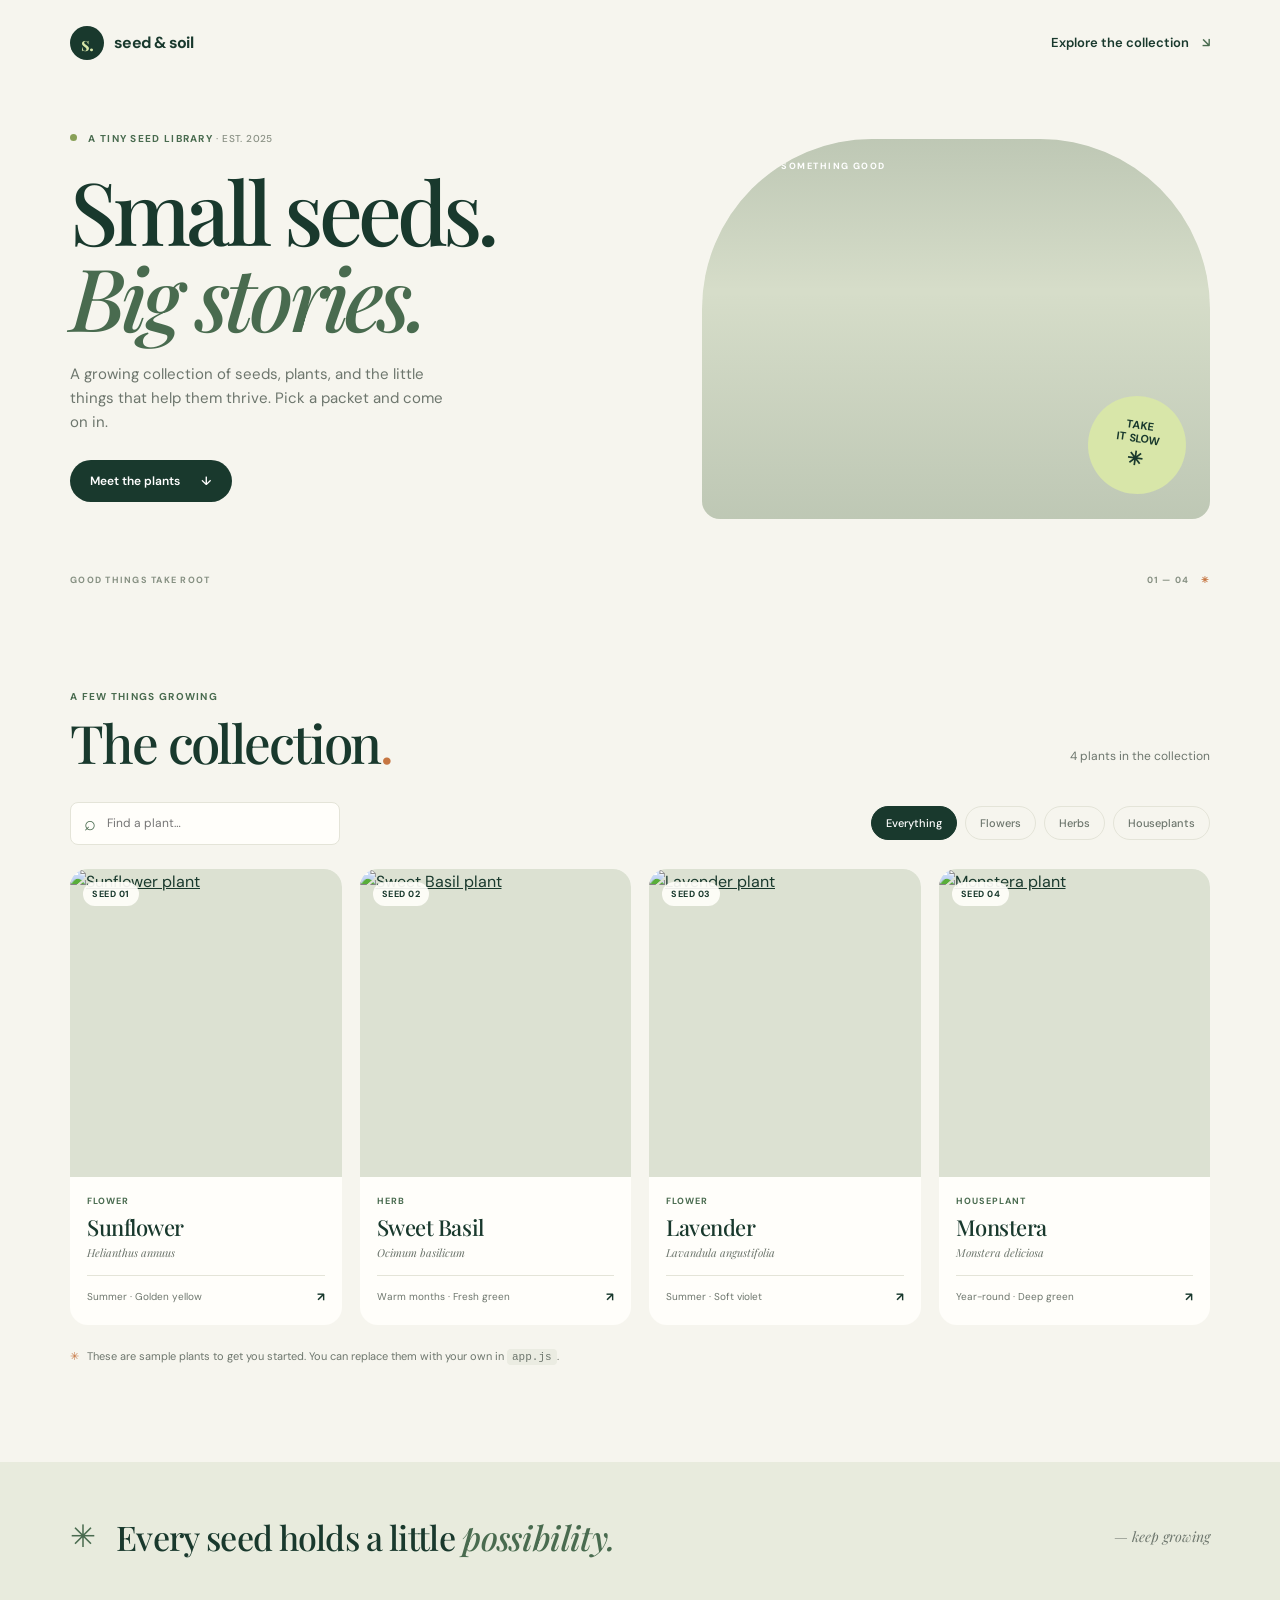
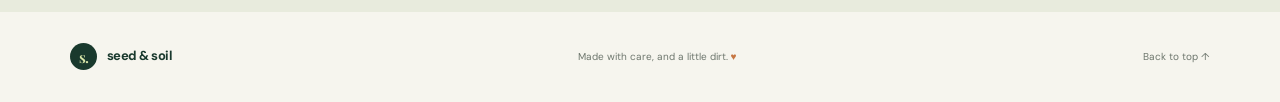
==== index.html @ a5519e28 "Add seed and soil plant showcase Co-authored-by: Copilot App <223556219+Copilot@users.noreply.github" ====
<!doctype html>
<html lang="en">
<head>
  <meta charset="utf-8">
  <meta name="viewport" content="width=device-width, initial-scale=1">
  <meta name="theme-color" content="#f6f5ee">
  <meta name="description" content="A little field guide to the seeds and plants in my collection.">
  <title>Seed & Soil — A little seed library</title>
  <link rel="preconnect" href="https://images.unsplash.com">
  <link rel="stylesheet" href="styles.css">
  <script src="app.js" defer></script>
</head>
<body>
  <header class="topbar wrap">
    <a class="brand" href="index.html" aria-label="Seed and Soil home"><span class="brand-mark" aria-hidden="true">s.</span><span>seed & soil</span></a>
    <a class="top-link" href="#collection">Explore the collection <span aria-hidden="true">↘</span></a>
  </header>
  <main>
    <section class="hero wrap" aria-labelledby="hero-title">
      <div class="hero-copy">
        <p class="eyebrow"><span class="eyebrow-dot"></span> A tiny seed library <span class="eyebrow-year">· est. 2025</span></p>
        <h1 id="hero-title">Small seeds.<br><span>Big stories.</span></h1>
        <p class="hero-description">A growing collection of seeds, plants, and the little things that help them thrive. Pick a packet and come on in.</p>
        <a class="button button-dark" href="#collection">Meet the plants <span aria-hidden="true">↓</span></a>
      </div>
      <div class="hero-art" aria-label="Sunlit green leaves" role="img">
        <div class="art-label"><span class="art-label-dot"></span> GROW SOMETHING GOOD</div>
        <div class="hero-art-sticker" aria-hidden="true">take<br>it slow<span>✳</span></div>
      </div>
      <div class="hero-foot"><span>GOOD THINGS TAKE ROOT</span><span>01 — 04 <span aria-hidden="true">✳</span></span></div>
    </section>

    <section class="collection wrap" id="collection" aria-labelledby="collection-title">
      <div class="section-heading">
        <div><p class="eyebrow">A few things growing</p><h2 id="collection-title">The collection<span class="heading-period">.</span></h2></div>
        <p class="collection-count" id="collection-count" aria-live="polite"></p>
      </div>
      <div class="collection-tools">
        <label class="search-box"><span class="sr-only">Search plants</span><span class="search-icon" aria-hidden="true">⌕</span><input id="plant-search" type="search" placeholder="Find a plant…" autocomplete="off"></label>
        <div class="filter-list" role="group" aria-label="Filter plants by type">
          <button class="filter-chip is-active" type="button" data-filter="all" aria-pressed="true">Everything</button>
          <button class="filter-chip" type="button" data-filter="flower" aria-pressed="false">Flowers</button>
          <button class="filter-chip" type="button" data-filter="herb" aria-pressed="false">Herbs</button>
          <button class="filter-chip" type="button" data-filter="houseplant" aria-pressed="false">Houseplants</button>
        </div>
      </div>
      <div class="plant-grid" id="plant-grid" aria-live="polite"></div>
      <p class="empty-state" id="empty-state" hidden>No plants found. Try another name or filter.</p>
      <p class="sample-note"><span aria-hidden="true">✳</span> These are sample plants to get you started. You can replace them with your own in <code>app.js</code>.</p>
    </section>

    <section class="note-band" aria-label="A note about growing">
      <div class="note-band-inner wrap"><span class="note-flower" aria-hidden="true">✳</span><p>Every seed holds a little <em>possibility.</em></p><span class="note-signature">— keep growing</span></div>
    </section>
  </main>
  <footer class="footer wrap"><a class="brand brand-small" href="index.html"><span class="brand-mark" aria-hidden="true">s.</span><span>seed & soil</span></a><p>Made with care, and a little dirt. <span aria-hidden="true">♥</span></p><a class="back-top" href="#top">Back to top ↑</a></footer>
</body>
</html>
---- styles.css ----
@import url('https://fonts.googleapis.com/css2?family=DM+Sans:wght@400;500;600;700&family=Playfair+Display:ital,wght@0,500;0,600;1,500;1,600&display=swap');
:root{--ink:#19392d;--muted:#6d766d;--paper:#f6f5ee;--white:#fffefa;--leaf:#496b4f;--lime:#d8e6a9;--line:#e4e4d8;--orange:#c67642;--serif:'Playfair Display',Georgia,serif;--sans:'DM Sans',Arial,sans-serif;--radius:18px}
*{box-sizing:border-box}html{scroll-behavior:smooth;scroll-padding-top:22px}body{margin:0;background:var(--paper);color:var(--ink);font:16px/1.6 var(--sans);-webkit-font-smoothing:antialiased}a{color:inherit}.wrap{width:min(1140px,calc(100% - 48px));margin-inline:auto}.sr-only{position:absolute;width:1px;height:1px;padding:0;margin:-1px;overflow:hidden;clip:rect(0,0,0,0);white-space:nowrap;border:0}
.topbar{height:86px;display:flex;align-items:center;justify-content:space-between}.brand{display:inline-flex;align-items:center;gap:10px;text-decoration:none;font-size:16px;font-weight:700;letter-spacing:-.04em}.brand-mark{display:grid;place-items:center;width:34px;height:34px;border-radius:50%;background:var(--ink);color:var(--lime);font:600 19px var(--serif)}.top-link{font-size:13px;font-weight:600;text-decoration:none}.top-link span{margin-left:10px;color:var(--leaf)}
.hero{min-height:510px;position:relative;display:grid;grid-template-columns:1fr .94fr;align-items:center;gap:8%;padding:35px 0 62px}.hero-copy{padding:10px 0 35px}.eyebrow{text-transform:uppercase;letter-spacing:.13em;font-weight:700;font-size:10px;margin:0 0 20px;color:var(--leaf)}.eyebrow-dot,.art-label-dot{display:inline-block;width:7px;height:7px;background:#88a057;border-radius:50%;margin-right:8px;vertical-align:1px}.eyebrow-year{letter-spacing:.04em;font-weight:500;color:#899084}.hero h1{font:500 clamp(54px,7vw,87px)/.99 var(--serif);letter-spacing:-.055em;margin:0;max-width:530px}.hero h1 span{font-style:italic;color:var(--leaf)}.hero-description{max-width:390px;color:var(--muted);font-size:15px;margin:23px 0 26px}.button{display:inline-flex;align-items:center;justify-content:center;gap:21px;border-radius:100px;padding:13px 20px;font:600 12px var(--sans);text-decoration:none;transition:transform .18s,background .18s}.button:hover{transform:translateY(-2px)}.button-dark{background:var(--ink);color:white}.button-dark:hover{background:#2d5744}.hero-art{height:380px;position:relative;border-radius:170px 170px 18px 18px;overflow:hidden;background:#d6ddc9 url('https://images.unsplash.com/photo-1497250681960-ef046c08a56e?auto=format&fit=crop&w=1100&q=85') center 53%/cover no-repeat}.hero-art:after{content:"";position:absolute;inset:0;background:linear-gradient(180deg,rgba(17,45,33,.12),transparent 40%,rgba(17,45,33,.12))}.art-label{position:absolute;z-index:1;top:20px;left:23px;color:white;font-size:9px;letter-spacing:.16em;font-weight:700}.art-label-dot{background:#d8e6a9}.hero-art-sticker{position:absolute;z-index:2;right:24px;bottom:25px;width:98px;height:98px;border-radius:50%;background:var(--lime);display:grid;align-content:center;justify-items:center;text-align:center;text-transform:uppercase;font-size:11px;font-weight:700;line-height:1.2;transform:rotate(8deg)}.hero-art-sticker span{font-size:19px;margin-top:3px}.hero-foot{position:absolute;bottom:12px;left:0;right:0;display:flex;justify-content:space-between;color:#869082;font-size:9px;letter-spacing:.14em;font-weight:700}.hero-foot span span{color:var(--orange);margin-left:8px}
.collection{padding:90px 0 96px}.section-heading{display:flex;justify-content:space-between;align-items:end;margin-bottom:30px}.section-heading .eyebrow{margin-bottom:8px}.section-heading h2{font:500 clamp(38px,5vw,53px)/1.1 var(--serif);letter-spacing:-.04em;margin:0}.heading-period{color:var(--orange)}.collection-count{font-size:12px;color:var(--muted);margin:0 0 5px}.collection-tools{display:flex;align-items:center;justify-content:space-between;gap:18px;margin-bottom:24px}.search-box{height:43px;width:min(270px,100%);display:flex;align-items:center;gap:9px;padding:0 13px;border:1px solid var(--line);border-radius:8px;background:var(--white)}.search-icon{font-size:20px;color:var(--leaf);line-height:1}.search-box input{width:100%;border:0;outline:0;background:transparent;color:var(--ink);font:12px var(--sans)}.search-box:focus-within{outline:2px solid #aebd88;outline-offset:2px}.filter-list{display:flex;gap:8px;flex-wrap:wrap}.filter-chip{padding:9px 14px;border:1px solid var(--line);border-radius:99px;background:transparent;color:var(--muted);font:500 11px var(--sans);cursor:pointer;transition:all .15s}.filter-chip:hover,.filter-chip:focus-visible{border-color:var(--leaf);color:var(--ink)}.filter-chip.is-active{background:var(--ink);border-color:var(--ink);color:white}.plant-grid{display:grid;grid-template-columns:repeat(4,minmax(0,1fr));gap:18px}.plant-card{min-width:0;background:var(--white);border-radius:var(--radius);overflow:hidden;transition:transform .2s,box-shadow .2s}.plant-card:hover{transform:translateY(-5px);box-shadow:0 12px 30px #19392d14}.card-image-link{display:block;position:relative;overflow:hidden;background:#dce1d2;aspect-ratio:.88}.card-image{width:100%;height:100%;display:block;object-fit:cover;transition:transform .4s}.plant-card:hover .card-image{transform:scale(1.04)}.card-number{position:absolute;left:13px;top:13px;background:#fffefaeb;border-radius:99px;padding:5px 9px;font-size:9px;letter-spacing:.06em;font-weight:700}.card-content{padding:17px 17px 18px}.card-category{text-transform:uppercase;letter-spacing:.12em;font-size:9px;color:var(--leaf);font-weight:700;margin:0 0 6px}.card-title{font:500 22px/1.2 var(--serif);margin:0 0 4px;letter-spacing:-.02em}.card-title a{text-decoration:none}.card-title a:hover{text-decoration:underline}.card-latin{font:italic 11px var(--serif);color:var(--muted);margin:0}.card-bottom{display:flex;justify-content:space-between;align-items:center;border-top:1px solid var(--line);margin-top:15px;padding-top:12px;font-size:10px;color:var(--muted)}.card-link{font-size:12px;color:var(--ink);text-decoration:none;font-weight:700}.card-link:hover{text-decoration:underline}.empty-state{padding:35px;text-align:center;color:var(--muted);background:#fffefa;border-radius:12px}.sample-note{margin:23px 0 0;color:var(--muted);font-size:11px}.sample-note>span{color:var(--orange);margin-right:5px}.sample-note code{font:11px ui-monospace,Consolas,monospace;background:#ebece2;padding:2px 5px;border-radius:4px}
.note-band{background:#e8ebdd}.note-band-inner{min-height:150px;display:flex;align-items:center;gap:20px}.note-flower{font-size:31px;color:var(--leaf)}.note-band p{font:500 clamp(23px,3vw,34px) var(--serif);letter-spacing:-.02em;margin:0}.note-band p em{color:var(--leaf)}.note-signature{margin-left:auto;font:italic 14px var(--serif);color:var(--muted)}.footer{min-height:90px;display:flex;align-items:center;justify-content:space-between;gap:15px}.brand-small{font-size:13px}.brand-small .brand-mark{width:27px;height:27px;font-size:15px}.footer p,.back-top{font-size:10px;color:var(--muted);text-decoration:none;margin:0}.footer p span{color:var(--orange)}.back-top:hover{text-decoration:underline}
/* Detail pages */
.detail-main{padding:24px 0 90px}.breadcrumb{font-size:11px;color:var(--muted);margin:0 0 26px}.breadcrumb a{text-decoration:none}.breadcrumb a:hover{text-decoration:underline}.detail-hero{display:grid;grid-template-columns:1fr 1fr;gap:8%;align-items:center}.detail-copy{padding:0 0 20px}.detail-title{font:500 clamp(48px,6.6vw,78px)/1 var(--serif);letter-spacing:-.05em;margin:0 0 8px}.detail-latin{font:italic 18px var(--serif);color:var(--leaf);margin:0 0 21px}.detail-description{max-width:460px;color:var(--muted);font-size:14px}.detail-tags{display:flex;gap:8px;flex-wrap:wrap;margin-top:22px}.detail-tag{border-radius:99px;padding:6px 11px;background:#e8ebdd;color:#45614a;font-size:10px;font-weight:600}.detail-visual{position:relative;border-radius:150px 150px 18px 18px;overflow:hidden;aspect-ratio:.86;background:#dce1d2}.detail-visual img{width:100%;height:100%;display:block;object-fit:cover}.gallery-caption{position:absolute;left:16px;bottom:15px;background:#fffefaeb;border-radius:99px;padding:7px 12px;font-size:10px;color:var(--ink)}.gallery-controls{display:flex;align-items:center;gap:12px;margin-top:13px;justify-content:flex-end}.gallery-button{width:38px;height:38px;border:1px solid var(--line);border-radius:50%;background:var(--white);color:var(--ink);font-size:16px;cursor:pointer}.gallery-button:hover,.gallery-button:focus-visible{background:var(--ink);color:white}.gallery-count{font-size:10px;color:var(--muted);min-width:36px;text-align:center}.detail-content{display:grid;grid-template-columns:minmax(0,1fr) 280px;gap:55px;margin-top:64px;align-items:start}.detail-content h2{font:500 31px var(--serif);letter-spacing:-.03em;margin:0 0 21px}.info-list{border-top:1px solid var(--line)}.info-group{border-bottom:1px solid var(--line)}.info-group summary{list-style:none;cursor:pointer;display:flex;justify-content:space-between;gap:15px;align-items:center;padding:17px 4px;font:500 18px var(--serif)}.info-group summary::-webkit-details-marker{display:none}.info-group summary:after{content:'+';font:400 20px var(--sans);color:var(--leaf)}.info-group[open] summary:after{content:'−'}.info-group summary:focus-visible{outline:2px solid #aebd88;outline-offset:2px}.info-body{color:var(--muted);font-size:13px;padding:0 30px 18px 4px}.info-body p{margin:0 0 8px}.info-body p:last-child{margin-bottom:0}.qr-card{background:var(--white);border:1px solid var(--line);border-radius:14px;padding:20px;text-align:center;position:sticky;top:20px}.qr-card h3{font:500 21px var(--serif);margin:0 0 4px}.qr-card>p{font-size:10px;color:var(--muted);margin:0 0 13px}.qr-image{width:160px;height:160px;display:block;margin:0 auto 13px;image-rendering:pixelated}.qr-open{display:inline-block;color:var(--leaf);font-size:10px;font-weight:600;margin-bottom:13px}.url-field{width:100%;padding:9px 10px;border:1px solid var(--line);border-radius:6px;color:var(--muted);background:#fbfaf4;font:10px var(--sans);text-overflow:ellipsis}.copy-button{width:100%;border:0;border-radius:6px;background:var(--ink);color:white;padding:10px;margin-top:8px;font:600 11px var(--sans);cursor:pointer}.copy-button:hover{background:#2d5744}.copy-status{min-height:16px;font-size:10px;color:var(--leaf);margin:7px 0 0}.qr-credit{font-size:9px!important;margin-top:10px!important}.more-plants{margin-top:75px;border-top:1px solid var(--line);padding-top:28px}.more-plants h2{font:500 29px var(--serif);margin:0 0 18px}.more-link{display:inline-flex;gap:9px;align-items:center;font-size:12px;font-weight:600;text-decoration:none}.more-link:hover{text-decoration:underline}.not-found{padding:90px 0;text-align:center}.not-found h1{font:500 42px var(--serif)}.not-found p{color:var(--muted)}
@media(max-width:850px){.hero{gap:5%;grid-template-columns:1fr .8fr}.hero-art{height:330px}.plant-grid{grid-template-columns:repeat(2,minmax(0,1fr));gap:14px}.detail-content{grid-template-columns:minmax(0,1fr) 240px;gap:28px}.qr-card{padding:16px}.qr-image{width:140px;height:140px}}
@media(max-width:600px){.wrap{width:min(100% - 34px,440px)}.topbar{height:70px}.top-link{font-size:11px}.hero{display:flex;flex-direction:column;align-items:stretch;gap:20px;padding:32px 0 45px}.hero-copy{padding:0}.hero h1{font-size:64px}.hero-description{font-size:13px;max-width:320px}.hero-art{height:260px;width:100%;border-radius:130px 130px 16px 16px}.hero-foot{bottom:8px}.collection{padding:62px 0 67px}.section-heading h2{font-size:42px}.collection-tools{align-items:flex-start;flex-direction:column;margin-bottom:18px}.search-box{width:100%}.filter-list{gap:6px}.filter-chip{padding:8px 11px;font-size:10px}.plant-grid{gap:10px}.card-content{padding:12px}.card-title{font-size:18px}.card-category{font-size:8px}.card-bottom{font-size:9px}.note-band-inner{min-height:135px;gap:12px}.note-flower{font-size:24px}.note-band p{font-size:24px}.note-signature{font-size:11px}.footer{min-height:84px;flex-wrap:wrap;padding:16px 0}.footer p{order:3;width:100%;text-align:center}.detail-main{padding-top:12px}.detail-hero{display:flex;flex-direction:column-reverse;align-items:stretch;gap:20px}.detail-visual{width:100%;aspect-ratio:1.08;border-radius:120px 120px 16px 16px}.detail-title{font-size:57px}.detail-latin{font-size:16px;margin-bottom:13px}.detail-description{font-size:13px}.detail-content{display:flex;flex-direction:column;gap:30px;margin-top:42px}.detail-content>div{width:100%}.detail-content h2{font-size:28px}.qr-card{position:static;width:100%;max-width:360px;align-self:center}.qr-image{width:160px;height:160px}.more-plants{margin-top:48px}.detail-copy .eyebrow{margin-bottom:10px}}
@media(prefers-reduced-motion:reduce){*,*::before,*::after{scroll-behavior:auto!important;transition:none!important}}
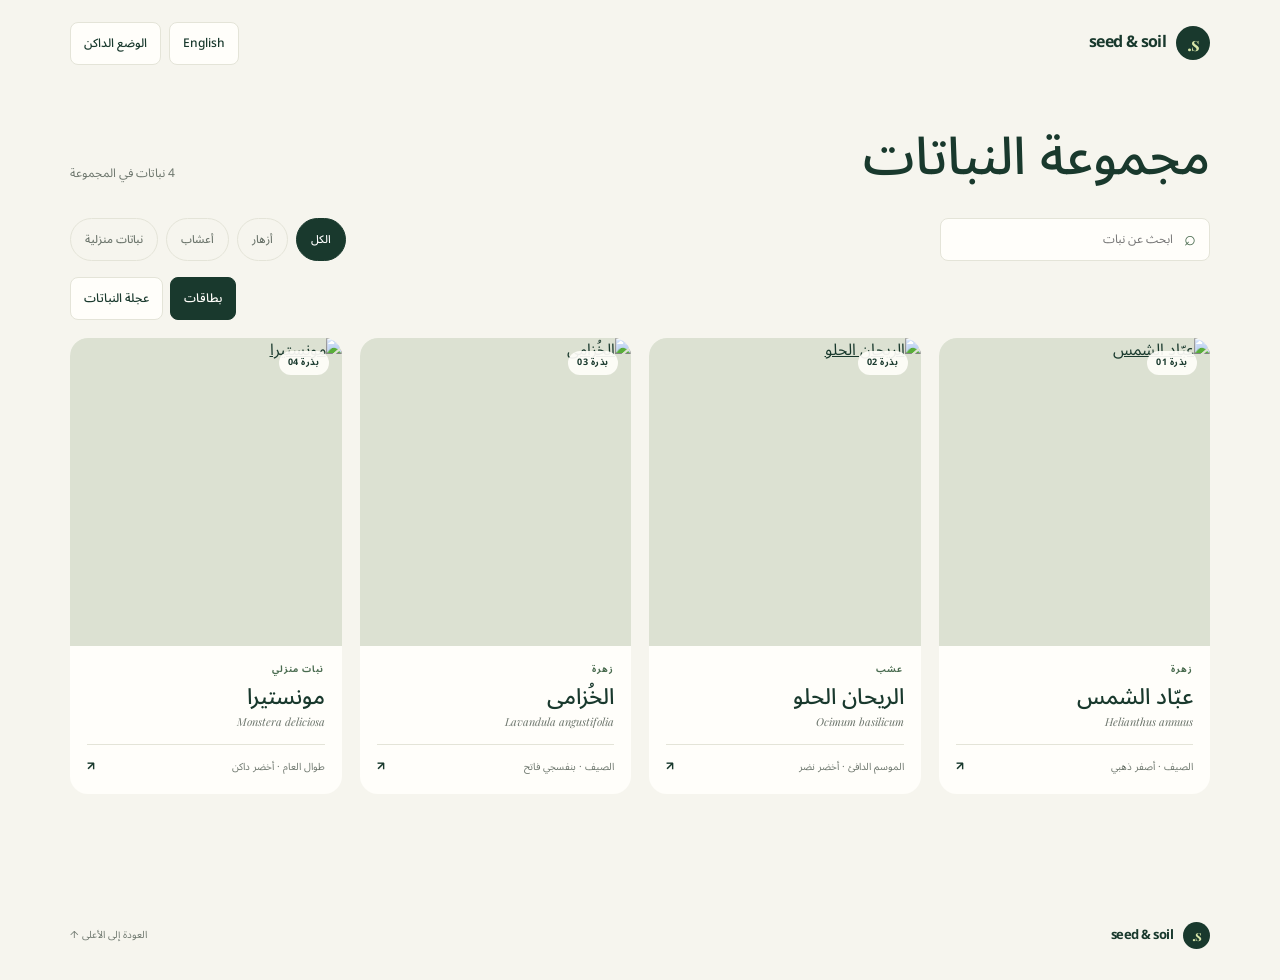
==== commit ae6e7339: "Add Arabic, dark mode, and plant wheel Co-authored-by: Copilot App <223556219+Copilot@users.noreply." ====
--- a/index.html
+++ b/index.html
@@ -1,11 +1,11 @@
 <!doctype html>
-<html lang="en">
+<html lang="en" dir="ltr">
 <head>
   <meta charset="utf-8">
   <meta name="viewport" content="width=device-width, initial-scale=1">
   <meta name="theme-color" content="#f6f5ee">
-  <meta name="description" content="A little field guide to the seeds and plants in my collection.">
-  <title>Seed & Soil — A little seed library</title>
+  <meta name="description" content="Browse the Seed & Soil plant collection.">
+  <title>Seed & Soil — Plant collection</title>
   <link rel="preconnect" href="https://images.unsplash.com">
   <link rel="stylesheet" href="styles.css">
   <script src="app.js" defer></script>
@@ -13,46 +13,35 @@
 <body>
   <header class="topbar wrap">
     <a class="brand" href="index.html" aria-label="Seed and Soil home"><span class="brand-mark" aria-hidden="true">s.</span><span>seed & soil</span></a>
-    <a class="top-link" href="#collection">Explore the collection <span aria-hidden="true">↘</span></a>
+    <nav class="site-controls" aria-label="Site settings" data-i18n-aria="siteSettings">
+      <button class="control-button" type="button" data-language-button aria-label="Switch language">العربية</button>
+      <button class="control-button theme-button" type="button" data-theme-button aria-pressed="false">Dark mode</button>
+    </nav>
   </header>
   <main>
-    <section class="hero wrap" aria-labelledby="hero-title">
-      <div class="hero-copy">
-        <p class="eyebrow"><span class="eyebrow-dot"></span> A tiny seed library <span class="eyebrow-year">· est. 2025</span></p>
-        <h1 id="hero-title">Small seeds.<br><span>Big stories.</span></h1>
-        <p class="hero-description">A growing collection of seeds, plants, and the little things that help them thrive. Pick a packet and come on in.</p>
-        <a class="button button-dark" href="#collection">Meet the plants <span aria-hidden="true">↓</span></a>
-      </div>
-      <div class="hero-art" aria-label="Sunlit green leaves" role="img">
-        <div class="art-label"><span class="art-label-dot"></span> GROW SOMETHING GOOD</div>
-        <div class="hero-art-sticker" aria-hidden="true">take<br>it slow<span>✳</span></div>
-      </div>
-      <div class="hero-foot"><span>GOOD THINGS TAKE ROOT</span><span>01 — 04 <span aria-hidden="true">✳</span></span></div>
-    </section>
-
     <section class="collection wrap" id="collection" aria-labelledby="collection-title">
       <div class="section-heading">
-        <div><p class="eyebrow">A few things growing</p><h2 id="collection-title">The collection<span class="heading-period">.</span></h2></div>
+        <div><h1 id="collection-title" data-i18n="collectionTitle">Plant collection</h1></div>
         <p class="collection-count" id="collection-count" aria-live="polite"></p>
       </div>
       <div class="collection-tools">
-        <label class="search-box"><span class="sr-only">Search plants</span><span class="search-icon" aria-hidden="true">⌕</span><input id="plant-search" type="search" placeholder="Find a plant…" autocomplete="off"></label>
-        <div class="filter-list" role="group" aria-label="Filter plants by type">
-          <button class="filter-chip is-active" type="button" data-filter="all" aria-pressed="true">Everything</button>
-          <button class="filter-chip" type="button" data-filter="flower" aria-pressed="false">Flowers</button>
-          <button class="filter-chip" type="button" data-filter="herb" aria-pressed="false">Herbs</button>
-          <button class="filter-chip" type="button" data-filter="houseplant" aria-pressed="false">Houseplants</button>
+        <label class="search-box"><span class="sr-only" data-i18n="searchLabel">Search plants</span><span class="search-icon" aria-hidden="true">⌕</span><input id="plant-search" type="search" data-i18n-placeholder="searchPlaceholder" placeholder="Search plants" autocomplete="off"></label>
+        <div class="filter-list" role="group" aria-label="Filter plants by type" data-i18n-aria="filterLabel">
+          <button class="filter-chip is-active" type="button" data-filter="all" aria-pressed="true" data-i18n="allFilter">All</button>
+          <button class="filter-chip" type="button" data-filter="flower" aria-pressed="false" data-i18n="flowerFilter">Flowers</button>
+          <button class="filter-chip" type="button" data-filter="herb" aria-pressed="false" data-i18n="herbFilter">Herbs</button>
+          <button class="filter-chip" type="button" data-filter="houseplant" aria-pressed="false" data-i18n="houseplantFilter">Houseplants</button>
         </div>
       </div>
+      <div class="view-controls" role="group" aria-label="Plant collection view" data-i18n-aria="viewLabel">
+        <button class="view-button is-active" type="button" data-view="cards" aria-pressed="true" data-i18n="cardsView">Cards</button>
+        <button class="view-button" type="button" data-view="wheel" aria-pressed="false" data-i18n="wheelView">Plant wheel</button>
+      </div>
+      <div class="wheel-hub" aria-hidden="true" data-i18n="wheelHub">SEED LIBRARY</div>
       <div class="plant-grid" id="plant-grid" aria-live="polite"></div>
-      <p class="empty-state" id="empty-state" hidden>No plants found. Try another name or filter.</p>
-      <p class="sample-note"><span aria-hidden="true">✳</span> These are sample plants to get you started. You can replace them with your own in <code>app.js</code>.</p>
-    </section>
-
-    <section class="note-band" aria-label="A note about growing">
-      <div class="note-band-inner wrap"><span class="note-flower" aria-hidden="true">✳</span><p>Every seed holds a little <em>possibility.</em></p><span class="note-signature">— keep growing</span></div>
+      <p class="empty-state" id="empty-state" hidden data-i18n="emptyState">No plants found. Try another search.</p>
     </section>
   </main>
-  <footer class="footer wrap"><a class="brand brand-small" href="index.html"><span class="brand-mark" aria-hidden="true">s.</span><span>seed & soil</span></a><p>Made with care, and a little dirt. <span aria-hidden="true">♥</span></p><a class="back-top" href="#top">Back to top ↑</a></footer>
+  <footer class="footer wrap"><a class="brand brand-small" href="index.html"><span class="brand-mark" aria-hidden="true">s.</span><span>seed & soil</span></a><a class="back-top" href="#top" data-i18n="backToTop">Back to top ↑</a></footer>
 </body>
 </html>
--- a/styles.css
+++ b/styles.css
@@ -1,4 +1,5 @@
 @import url('https://fonts.googleapis.com/css2?family=DM+Sans:wght@400;500;600;700&family=Playfair+Display:ital,wght@0,500;0,600;1,500;1,600&display=swap');
+@import url('https://fonts.googleapis.com/css2?family=Noto+Sans+Arabic:wght@400;500;600;700&display=swap');
 :root{--ink:#19392d;--muted:#6d766d;--paper:#f6f5ee;--white:#fffefa;--leaf:#496b4f;--lime:#d8e6a9;--line:#e4e4d8;--orange:#c67642;--serif:'Playfair Display',Georgia,serif;--sans:'DM Sans',Arial,sans-serif;--radius:18px}
 *{box-sizing:border-box}html{scroll-behavior:smooth;scroll-padding-top:22px}body{margin:0;background:var(--paper);color:var(--ink);font:16px/1.6 var(--sans);-webkit-font-smoothing:antialiased}a{color:inherit}.wrap{width:min(1140px,calc(100% - 48px));margin-inline:auto}.sr-only{position:absolute;width:1px;height:1px;padding:0;margin:-1px;overflow:hidden;clip:rect(0,0,0,0);white-space:nowrap;border:0}
 .topbar{height:86px;display:flex;align-items:center;justify-content:space-between}.brand{display:inline-flex;align-items:center;gap:10px;text-decoration:none;font-size:16px;font-weight:700;letter-spacing:-.04em}.brand-mark{display:grid;place-items:center;width:34px;height:34px;border-radius:50%;background:var(--ink);color:var(--lime);font:600 19px var(--serif)}.top-link{font-size:13px;font-weight:600;text-decoration:none}.top-link span{margin-left:10px;color:var(--leaf)}
@@ -10,3 +11,15 @@
 @media(max-width:850px){.hero{gap:5%;grid-template-columns:1fr .8fr}.hero-art{height:330px}.plant-grid{grid-template-columns:repeat(2,minmax(0,1fr));gap:14px}.detail-content{grid-template-columns:minmax(0,1fr) 240px;gap:28px}.qr-card{padding:16px}.qr-image{width:140px;height:140px}}
 @media(max-width:600px){.wrap{width:min(100% - 34px,440px)}.topbar{height:70px}.top-link{font-size:11px}.hero{display:flex;flex-direction:column;align-items:stretch;gap:20px;padding:32px 0 45px}.hero-copy{padding:0}.hero h1{font-size:64px}.hero-description{font-size:13px;max-width:320px}.hero-art{height:260px;width:100%;border-radius:130px 130px 16px 16px}.hero-foot{bottom:8px}.collection{padding:62px 0 67px}.section-heading h2{font-size:42px}.collection-tools{align-items:flex-start;flex-direction:column;margin-bottom:18px}.search-box{width:100%}.filter-list{gap:6px}.filter-chip{padding:8px 11px;font-size:10px}.plant-grid{gap:10px}.card-content{padding:12px}.card-title{font-size:18px}.card-category{font-size:8px}.card-bottom{font-size:9px}.note-band-inner{min-height:135px;gap:12px}.note-flower{font-size:24px}.note-band p{font-size:24px}.note-signature{font-size:11px}.footer{min-height:84px;flex-wrap:wrap;padding:16px 0}.footer p{order:3;width:100%;text-align:center}.detail-main{padding-top:12px}.detail-hero{display:flex;flex-direction:column-reverse;align-items:stretch;gap:20px}.detail-visual{width:100%;aspect-ratio:1.08;border-radius:120px 120px 16px 16px}.detail-title{font-size:57px}.detail-latin{font-size:16px;margin-bottom:13px}.detail-description{font-size:13px}.detail-content{display:flex;flex-direction:column;gap:30px;margin-top:42px}.detail-content>div{width:100%}.detail-content h2{font-size:28px}.qr-card{position:static;width:100%;max-width:360px;align-self:center}.qr-image{width:160px;height:160px}.more-plants{margin-top:48px}.detail-copy .eyebrow{margin-bottom:10px}}
 @media(prefers-reduced-motion:reduce){*,*::before,*::after{scroll-behavior:auto!important;transition:none!important}}
+
+/* Language, theme, and collection view controls */
+:root{--ink:#19392d;--muted:#6d766d;--paper:#f6f5ee;--white:#fffefa;--leaf:#496b4f;--lime:#d8e6a9;--line:#e4e4d8;--orange:#c67642}
+:root[data-theme="dark"]{color-scheme:dark;--ink:#e7eee8;--muted:#b0bdb4;--paper:#151e19;--white:#202c25;--leaf:#a7c996;--lime:#394c37;--line:#39453d;--orange:#e2a36f}
+:root[data-theme="dark"] .filter-chip.is-active,:root[data-theme="dark"] .button-dark,:root[data-theme="dark"] .copy-button{background:#52755c;border-color:#52755c;color:#fff}
+:root[data-theme="dark"] .card-number,:root[data-theme="dark"] .gallery-caption{background:#17231deb;color:var(--ink)}
+:root[data-theme="dark"] .detail-tag,:root[data-theme="dark"] .wheel-hub{background:#2b3a30;color:var(--ink)}
+:root[data-theme="dark"] .url-field{background:#17211b;border-color:var(--line);color:var(--ink)}
+.site-controls{display:flex;align-items:center;gap:8px}.control-button,.view-button{min-height:38px;padding:8px 13px;border:1px solid var(--line);border-radius:8px;background:var(--white);color:var(--ink);font:500 12px var(--sans);cursor:pointer}.control-button:hover,.view-button:hover{border-color:var(--leaf)}.control-button:focus-visible,.view-button:focus-visible{outline:2px solid var(--leaf);outline-offset:2px}
+.collection{padding-top:42px}.section-heading h1{font:500 clamp(36px,5vw,52px)/1.15 var(--serif);letter-spacing:-.035em;margin:0}.collection-tools{margin-bottom:16px}.view-controls{display:flex;gap:7px;justify-content:flex-end;margin-bottom:18px}.view-button.is-active{background:var(--ink);border-color:var(--ink);color:var(--white)}.plant-grid{position:relative}.plant-grid.is-wheel{display:block;min-height:clamp(460px,65vw,660px);background:radial-gradient(circle,transparent 0 30%,color-mix(in srgb,var(--leaf) 14%,transparent) 30.2% 30.5%,transparent 30.7% 60%,color-mix(in srgb,var(--leaf) 18%,transparent) 60.2% 60.5%,transparent 60.7%);border-radius:50%;max-width:780px;margin:12px auto 28px}.wheel-hub{display:none}.plant-grid.is-wheel .wheel-hub{display:grid;position:absolute;z-index:0;top:50%;left:50%;width:118px;height:118px;place-items:center;transform:translate(-50%,-50%);border-radius:50%;background:#e8ebdd;color:var(--leaf);font-size:11px;font-weight:700;letter-spacing:.08em;text-align:center;padding:12px}.plant-grid.is-wheel .plant-card{position:absolute;z-index:1;left:50%;top:50%;width:clamp(120px,16vw,178px);transform:translate(-50%,-50%) rotate(var(--wheel-angle)) translateY(calc(-1 * var(--wheel-radius))) rotate(calc(-1 * var(--wheel-angle)));box-shadow:0 6px 24px #19392d1f}.plant-grid.is-wheel .card-image-link{aspect-ratio:1.04}.plant-grid.is-wheel .card-content{padding:10px 12px 12px}.plant-grid.is-wheel .card-title{font-size:17px}.plant-grid.is-wheel .card-bottom{font-size:9px;margin-top:8px;padding-top:7px}
+:root[dir="rtl"] body{font-family:'Noto Sans Arabic','DM Sans',Arial,sans-serif}:root[dir="rtl"] .brand,:root[dir="rtl"] .button,:root[dir="rtl"] .control-button,:root[dir="rtl"] .view-button,:root[dir="rtl"] .filter-chip,:root[dir="rtl"] input{font-family:'Noto Sans Arabic','DM Sans',Arial,sans-serif}:root[dir="rtl"] .section-heading h1,:root[dir="rtl"] .card-title,:root[dir="rtl"] .detail-title,:root[dir="rtl"] .detail-content h2,:root[dir="rtl"] .info-group summary,:root[dir="rtl"] .qr-card h3,:root[dir="rtl"] .more-plants h2{font-family:'Noto Sans Arabic',Tahoma,sans-serif;letter-spacing:0}:root[dir="rtl"] .card-latin,:root[dir="rtl"] .detail-latin{direction:ltr;text-align:right}:root[dir="rtl"] .card-number{left:auto;right:13px}:root[dir="rtl"] .gallery-caption{left:auto;right:16px}:root[dir="rtl"] .info-body{padding:0 4px 18px 30px}:root[dir="rtl"] .qr-card,:root[dir="rtl"] .card-content{text-align:start}:root[dir="rtl"] .qr-card{text-align:center}
+@media(max-width:600px){.collection{padding-top:28px}.site-controls{gap:5px}.control-button{padding:7px 9px;font-size:10px}.collection-tools{gap:12px}.view-controls{margin-top:0}.plant-grid.is-wheel{min-height:440px;width:min(100%,440px);background:radial-gradient(circle,transparent 0 30%,color-mix(in srgb,var(--leaf) 14%,transparent) 30.2% 30.6%,transparent 30.8% 60%,color-mix(in srgb,var(--leaf) 18%,transparent) 60.2% 60.6%,transparent 60.8%)}.plant-grid.is-wheel .wheel-hub{width:88px;height:88px;font-size:9px}.plant-grid.is-wheel .plant-card{width:clamp(118px,36vw,145px)}.plant-grid.is-wheel .card-title{font-size:15px}.plant-grid.is-wheel .card-content{padding:9px}.plant-grid.is-wheel .card-latin{font-size:9px}.plant-grid.is-wheel .card-bottom{font-size:8px}}
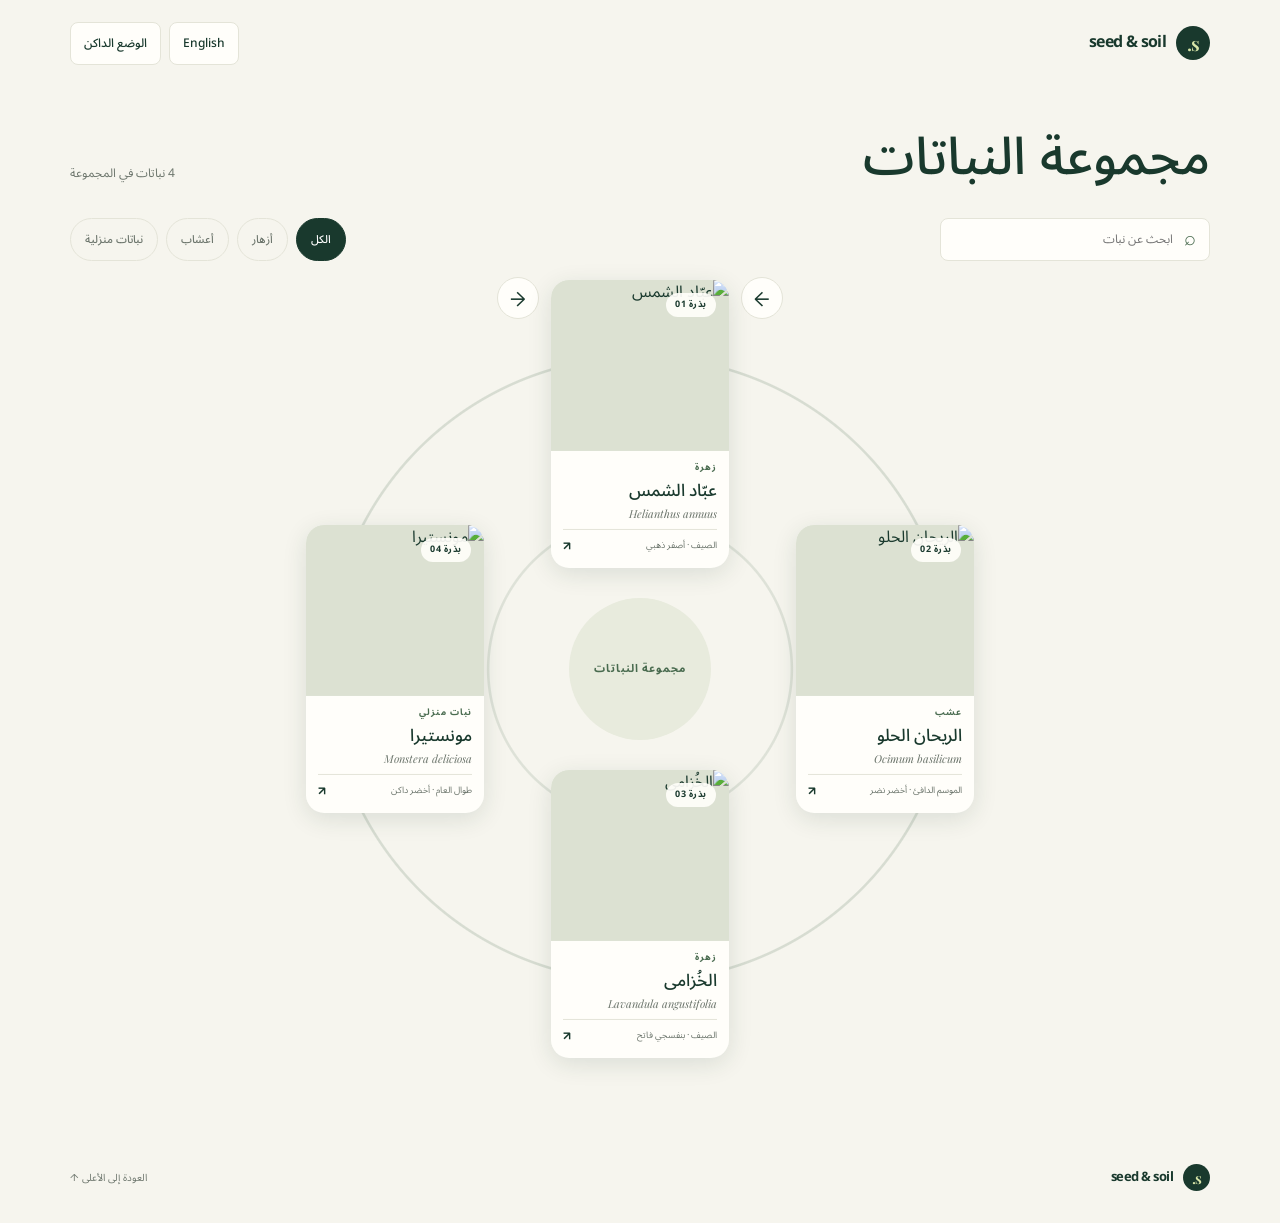
==== commit b3307673: "Make plant wheel fully interactive Co-authored-by: Copilot App <223556219+Copilot@users.noreply.gith" ====
--- a/index.html
+++ b/index.html
@@ -1,5 +1,5 @@
 <!doctype html>
-<html lang="en" dir="ltr">
+<html lang="ar" dir="rtl">
 <head>
   <meta charset="utf-8">
   <meta name="viewport" content="width=device-width, initial-scale=1">
@@ -33,12 +33,12 @@
           <button class="filter-chip" type="button" data-filter="houseplant" aria-pressed="false" data-i18n="houseplantFilter">Houseplants</button>
         </div>
       </div>
-      <div class="view-controls" role="group" aria-label="Plant collection view" data-i18n-aria="viewLabel">
-        <button class="view-button is-active" type="button" data-view="cards" aria-pressed="true" data-i18n="cardsView">Cards</button>
-        <button class="view-button" type="button" data-view="wheel" aria-pressed="false" data-i18n="wheelView">Plant wheel</button>
+      <div class="wheel-controls" role="group" aria-label="Turn the plant wheel" data-i18n-aria="wheelControls">
+        <button class="wheel-button" type="button" id="wheel-prev" aria-label="Previous plant" data-i18n-aria="previousPlant">←</button>
+        <span class="wheel-position" id="wheel-position" aria-live="polite"></span>
+        <button class="wheel-button" type="button" id="wheel-next" aria-label="Next plant" data-i18n-aria="nextPlant">→</button>
       </div>
-      <div class="wheel-hub" aria-hidden="true" data-i18n="wheelHub">SEED LIBRARY</div>
-      <div class="plant-grid" id="plant-grid" aria-live="polite"></div>
+      <div class="plant-grid plant-wheel" id="plant-grid" role="region" aria-label="Interactive plant wheel" data-i18n-aria="wheelLabel" tabindex="0"></div>
       <p class="empty-state" id="empty-state" hidden data-i18n="emptyState">No plants found. Try another search.</p>
     </section>
   </main>
--- a/styles.css
+++ b/styles.css
@@ -17,9 +17,11 @@
 :root[data-theme="dark"]{color-scheme:dark;--ink:#e7eee8;--muted:#b0bdb4;--paper:#151e19;--white:#202c25;--leaf:#a7c996;--lime:#394c37;--line:#39453d;--orange:#e2a36f}
 :root[data-theme="dark"] .filter-chip.is-active,:root[data-theme="dark"] .button-dark,:root[data-theme="dark"] .copy-button{background:#52755c;border-color:#52755c;color:#fff}
 :root[data-theme="dark"] .card-number,:root[data-theme="dark"] .gallery-caption{background:#17231deb;color:var(--ink)}
-:root[data-theme="dark"] .detail-tag,:root[data-theme="dark"] .wheel-hub{background:#2b3a30;color:var(--ink)}
+:root[data-theme="dark"] .detail-tag,:root[data-theme="dark"] .plant-wheel::before{background:#2b3a30;color:var(--ink)}
 :root[data-theme="dark"] .url-field{background:#17211b;border-color:var(--line);color:var(--ink)}
-.site-controls{display:flex;align-items:center;gap:8px}.control-button,.view-button{min-height:38px;padding:8px 13px;border:1px solid var(--line);border-radius:8px;background:var(--white);color:var(--ink);font:500 12px var(--sans);cursor:pointer}.control-button:hover,.view-button:hover{border-color:var(--leaf)}.control-button:focus-visible,.view-button:focus-visible{outline:2px solid var(--leaf);outline-offset:2px}
-.collection{padding-top:42px}.section-heading h1{font:500 clamp(36px,5vw,52px)/1.15 var(--serif);letter-spacing:-.035em;margin:0}.collection-tools{margin-bottom:16px}.view-controls{display:flex;gap:7px;justify-content:flex-end;margin-bottom:18px}.view-button.is-active{background:var(--ink);border-color:var(--ink);color:var(--white)}.plant-grid{position:relative}.plant-grid.is-wheel{display:block;min-height:clamp(460px,65vw,660px);background:radial-gradient(circle,transparent 0 30%,color-mix(in srgb,var(--leaf) 14%,transparent) 30.2% 30.5%,transparent 30.7% 60%,color-mix(in srgb,var(--leaf) 18%,transparent) 60.2% 60.5%,transparent 60.7%);border-radius:50%;max-width:780px;margin:12px auto 28px}.wheel-hub{display:none}.plant-grid.is-wheel .wheel-hub{display:grid;position:absolute;z-index:0;top:50%;left:50%;width:118px;height:118px;place-items:center;transform:translate(-50%,-50%);border-radius:50%;background:#e8ebdd;color:var(--leaf);font-size:11px;font-weight:700;letter-spacing:.08em;text-align:center;padding:12px}.plant-grid.is-wheel .plant-card{position:absolute;z-index:1;left:50%;top:50%;width:clamp(120px,16vw,178px);transform:translate(-50%,-50%) rotate(var(--wheel-angle)) translateY(calc(-1 * var(--wheel-radius))) rotate(calc(-1 * var(--wheel-angle)));box-shadow:0 6px 24px #19392d1f}.plant-grid.is-wheel .card-image-link{aspect-ratio:1.04}.plant-grid.is-wheel .card-content{padding:10px 12px 12px}.plant-grid.is-wheel .card-title{font-size:17px}.plant-grid.is-wheel .card-bottom{font-size:9px;margin-top:8px;padding-top:7px}
-:root[dir="rtl"] body{font-family:'Noto Sans Arabic','DM Sans',Arial,sans-serif}:root[dir="rtl"] .brand,:root[dir="rtl"] .button,:root[dir="rtl"] .control-button,:root[dir="rtl"] .view-button,:root[dir="rtl"] .filter-chip,:root[dir="rtl"] input{font-family:'Noto Sans Arabic','DM Sans',Arial,sans-serif}:root[dir="rtl"] .section-heading h1,:root[dir="rtl"] .card-title,:root[dir="rtl"] .detail-title,:root[dir="rtl"] .detail-content h2,:root[dir="rtl"] .info-group summary,:root[dir="rtl"] .qr-card h3,:root[dir="rtl"] .more-plants h2{font-family:'Noto Sans Arabic',Tahoma,sans-serif;letter-spacing:0}:root[dir="rtl"] .card-latin,:root[dir="rtl"] .detail-latin{direction:ltr;text-align:right}:root[dir="rtl"] .card-number{left:auto;right:13px}:root[dir="rtl"] .gallery-caption{left:auto;right:16px}:root[dir="rtl"] .info-body{padding:0 4px 18px 30px}:root[dir="rtl"] .qr-card,:root[dir="rtl"] .card-content{text-align:start}:root[dir="rtl"] .qr-card{text-align:center}
-@media(max-width:600px){.collection{padding-top:28px}.site-controls{gap:5px}.control-button{padding:7px 9px;font-size:10px}.collection-tools{gap:12px}.view-controls{margin-top:0}.plant-grid.is-wheel{min-height:440px;width:min(100%,440px);background:radial-gradient(circle,transparent 0 30%,color-mix(in srgb,var(--leaf) 14%,transparent) 30.2% 30.6%,transparent 30.8% 60%,color-mix(in srgb,var(--leaf) 18%,transparent) 60.2% 60.6%,transparent 60.8%)}.plant-grid.is-wheel .wheel-hub{width:88px;height:88px;font-size:9px}.plant-grid.is-wheel .plant-card{width:clamp(118px,36vw,145px)}.plant-grid.is-wheel .card-title{font-size:15px}.plant-grid.is-wheel .card-content{padding:9px}.plant-grid.is-wheel .card-latin{font-size:9px}.plant-grid.is-wheel .card-bottom{font-size:8px}}
+.site-controls{display:flex;align-items:center;gap:8px}.control-button{min-height:38px;padding:8px 13px;border:1px solid var(--line);border-radius:8px;background:var(--white);color:var(--ink);font:500 12px var(--sans);cursor:pointer}.control-button:hover{border-color:var(--leaf)}.control-button:focus-visible,.wheel-button:focus-visible{outline:2px solid var(--leaf);outline-offset:2px}
+.collection{padding-top:42px}.section-heading h1{font:500 clamp(36px,5vw,52px)/1.15 var(--serif);letter-spacing:-.035em;margin:0}.collection-tools{margin-bottom:16px}
+.wheel-controls{display:flex;align-items:center;justify-content:center;gap:16px;margin:8px 0 10px}.wheel-button{display:grid;place-items:center;width:42px;height:42px;border:1px solid var(--line);border-radius:50%;background:var(--white);color:var(--ink);font-size:20px;cursor:pointer}.wheel-button:hover:not(:disabled){background:var(--ink);color:var(--white)}.wheel-button:disabled{opacity:.45;cursor:not-allowed}.wheel-position{min-width:170px;text-align:center;color:var(--muted);font-size:12px}
+.plant-wheel{position:relative;display:block;width:min(100%,780px);min-height:clamp(460px,65vw,680px);margin:8px auto 28px;border-radius:50%;background:radial-gradient(circle,transparent 0 29%,color-mix(in srgb,var(--leaf) 14%,transparent) 29.2% 29.5%,transparent 29.7% 60%,color-mix(in srgb,var(--leaf) 18%,transparent) 60.2% 60.5%,transparent 60.7%);touch-action:pan-y;user-select:none;cursor:grab}.plant-wheel:active{cursor:grabbing}.plant-wheel:not(.has-plants){display:none}.plant-wheel::before{content:attr(data-wheel-label);display:grid;place-items:center;position:absolute;z-index:0;left:50%;top:50%;width:118px;height:118px;padding:12px;transform:translate(-50%,-50%);border-radius:50%;background:#e8ebdd;color:var(--leaf);font-size:11px;font-weight:700;letter-spacing:.08em;text-align:center}.plant-wheel .plant-card{position:absolute;z-index:1;left:50%;top:50%;width:clamp(120px,16vw,178px);transform:translate(-50%,-50%) rotate(var(--wheel-angle)) translateY(var(--wheel-radius)) rotate(var(--wheel-counter-angle));box-shadow:0 6px 24px #19392d1f;transition:transform .55s cubic-bezier(.2,.8,.2,1)}.plant-card-link{display:block;height:100%;color:inherit;text-decoration:none}.plant-card-link:focus-visible{outline:3px solid var(--leaf);outline-offset:3px;border-radius:var(--radius)}.plant-card:focus-within .card-image{transform:scale(1.04)}.plant-wheel .card-image-link{aspect-ratio:1.04}.plant-wheel .card-content{padding:10px 12px 12px}.plant-wheel .card-title{font-size:17px}.plant-wheel .card-bottom{font-size:9px;margin-top:8px;padding-top:7px}
+:root[dir="rtl"] body{font-family:'Noto Sans Arabic','DM Sans',Arial,sans-serif}:root[dir="rtl"] .brand,:root[dir="rtl"] .button,:root[dir="rtl"] .control-button,:root[dir="rtl"] .wheel-button,:root[dir="rtl"] .filter-chip,:root[dir="rtl"] input{font-family:'Noto Sans Arabic','DM Sans',Arial,sans-serif}:root[dir="rtl"] .section-heading h1,:root[dir="rtl"] .card-title,:root[dir="rtl"] .detail-title,:root[dir="rtl"] .detail-content h2,:root[dir="rtl"] .info-group summary,:root[dir="rtl"] .qr-card h3,:root[dir="rtl"] .more-plants h2{font-family:'Noto Sans Arabic',Tahoma,sans-serif;letter-spacing:0}:root[dir="rtl"] .card-latin,:root[dir="rtl"] .detail-latin{direction:ltr;text-align:right}:root[dir="rtl"] .card-number{left:auto;right:13px}:root[dir="rtl"] .gallery-caption{left:auto;right:16px}:root[dir="rtl"] .info-body{padding:0 4px 18px 30px}:root[dir="rtl"] .qr-card,:root[dir="rtl"] .card-content{text-align:start}:root[dir="rtl"] .qr-card{text-align:center}
+@media(max-width:600px){.collection{padding-top:28px}.site-controls{gap:5px}.control-button{padding:7px 9px;font-size:10px}.collection-tools{gap:12px}.plant-wheel{min-height:440px;width:min(100%,440px);background:radial-gradient(circle,transparent 0 29%,color-mix(in srgb,var(--leaf) 14%,transparent) 29.2% 29.6%,transparent 29.8% 60%,color-mix(in srgb,var(--leaf) 18%,transparent) 60.2% 60.6%,transparent 60.8%)}.plant-wheel::before{width:88px;height:88px;font-size:9px}.plant-wheel .plant-card{width:clamp(118px,36vw,145px)}.plant-wheel .card-title{font-size:15px}.plant-wheel .card-content{padding:9px}.plant-wheel .card-latin{font-size:9px}.plant-wheel .card-bottom{font-size:8px}}
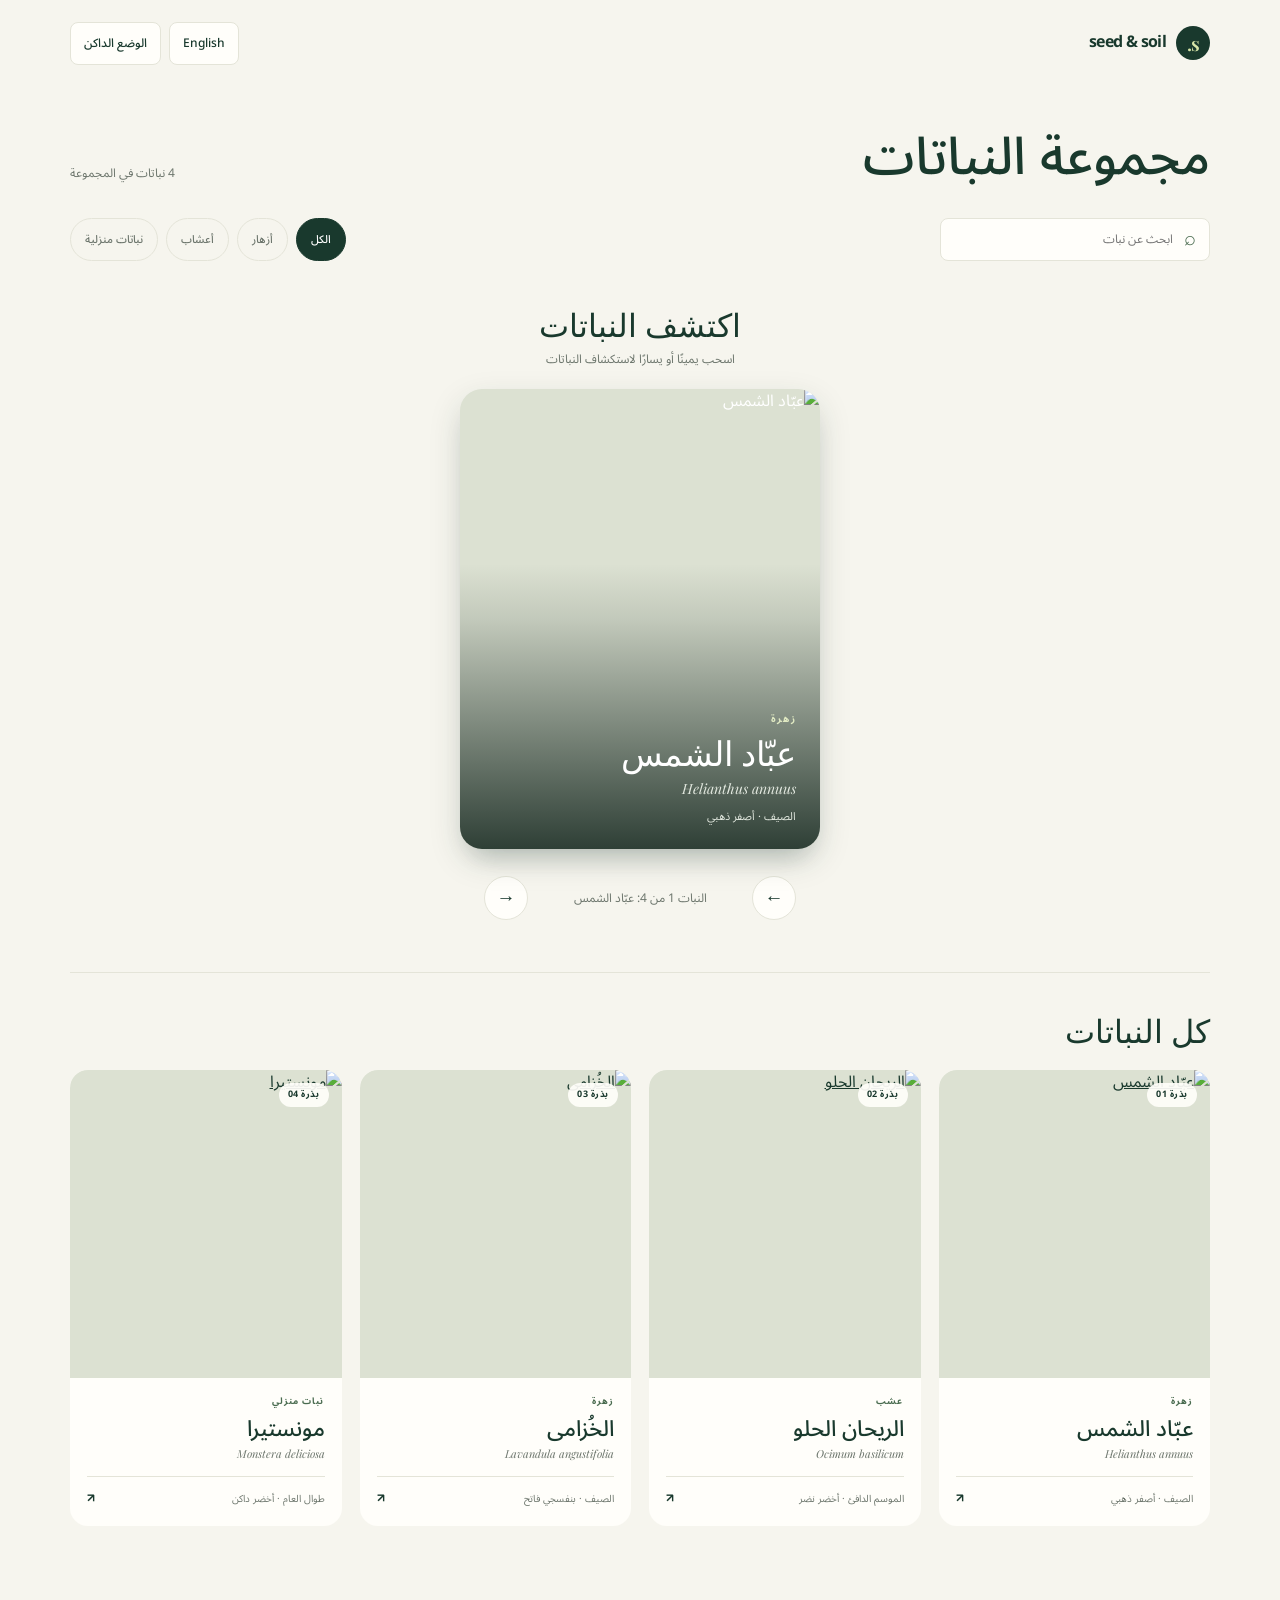
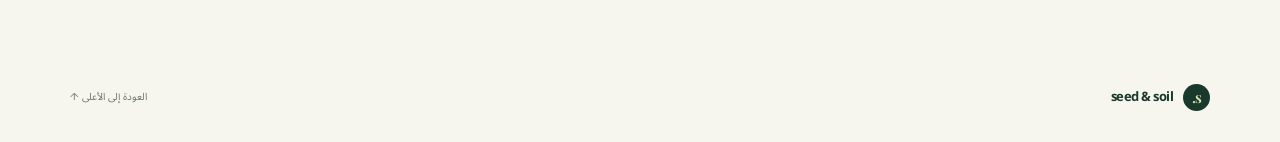
==== commit 253b44e1: "Add swipeable plant cards and full list Co-authored-by: Copilot App <223556219+Copilot@users.noreply" ====
--- a/index.html
+++ b/index.html
@@ -33,12 +33,26 @@
           <button class="filter-chip" type="button" data-filter="houseplant" aria-pressed="false" data-i18n="houseplantFilter">Houseplants</button>
         </div>
       </div>
-      <div class="wheel-controls" role="group" aria-label="Turn the plant wheel" data-i18n-aria="wheelControls">
-        <button class="wheel-button" type="button" id="wheel-prev" aria-label="Previous plant" data-i18n-aria="previousPlant">←</button>
-        <span class="wheel-position" id="wheel-position" aria-live="polite"></span>
-        <button class="wheel-button" type="button" id="wheel-next" aria-label="Next plant" data-i18n-aria="nextPlant">→</button>
-      </div>
-      <div class="plant-grid plant-wheel" id="plant-grid" role="region" aria-label="Interactive plant wheel" data-i18n-aria="wheelLabel" tabindex="0"></div>
+      <section class="swipe-section" aria-labelledby="swipe-title">
+        <div class="swipe-heading">
+          <h2 id="swipe-title" data-i18n="swipeHeading">Discover plants</h2>
+          <p data-i18n="swipeHint">Swipe left or right to explore</p>
+        </div>
+        <div class="swipe-stage" id="swipe-stage">
+          <div class="swipe-stack" id="swipe-stack" aria-live="polite"></div>
+        </div>
+        <div class="swipe-controls" role="group" aria-label="Browse plants" data-i18n-aria="browsePlants">
+          <button class="swipe-button" type="button" id="swipe-prev" aria-label="Previous plant" data-i18n-aria="previousPlant">←</button>
+          <span class="swipe-position" id="swipe-position" aria-live="polite"></span>
+          <button class="swipe-button" type="button" id="swipe-next" aria-label="Next plant" data-i18n-aria="nextPlant">→</button>
+        </div>
+      </section>
+      <section class="catalog-section" aria-labelledby="catalog-title">
+        <div class="catalog-heading">
+          <h2 id="catalog-title" data-i18n="catalogHeading">All plants</h2>
+        </div>
+        <div class="plant-grid" id="plant-grid" aria-live="polite"></div>
+      </section>
       <p class="empty-state" id="empty-state" hidden data-i18n="emptyState">No plants found. Try another search.</p>
     </section>
   </main>
--- a/styles.css
+++ b/styles.css
@@ -25,3 +25,9 @@
 .plant-wheel{position:relative;display:block;width:min(100%,780px);min-height:clamp(460px,65vw,680px);margin:8px auto 28px;border-radius:50%;background:radial-gradient(circle,transparent 0 29%,color-mix(in srgb,var(--leaf) 14%,transparent) 29.2% 29.5%,transparent 29.7% 60%,color-mix(in srgb,var(--leaf) 18%,transparent) 60.2% 60.5%,transparent 60.7%);touch-action:pan-y;user-select:none;cursor:grab}.plant-wheel:active{cursor:grabbing}.plant-wheel:not(.has-plants){display:none}.plant-wheel::before{content:attr(data-wheel-label);display:grid;place-items:center;position:absolute;z-index:0;left:50%;top:50%;width:118px;height:118px;padding:12px;transform:translate(-50%,-50%);border-radius:50%;background:#e8ebdd;color:var(--leaf);font-size:11px;font-weight:700;letter-spacing:.08em;text-align:center}.plant-wheel .plant-card{position:absolute;z-index:1;left:50%;top:50%;width:clamp(120px,16vw,178px);transform:translate(-50%,-50%) rotate(var(--wheel-angle)) translateY(var(--wheel-radius)) rotate(var(--wheel-counter-angle));box-shadow:0 6px 24px #19392d1f;transition:transform .55s cubic-bezier(.2,.8,.2,1)}.plant-card-link{display:block;height:100%;color:inherit;text-decoration:none}.plant-card-link:focus-visible{outline:3px solid var(--leaf);outline-offset:3px;border-radius:var(--radius)}.plant-card:focus-within .card-image{transform:scale(1.04)}.plant-wheel .card-image-link{aspect-ratio:1.04}.plant-wheel .card-content{padding:10px 12px 12px}.plant-wheel .card-title{font-size:17px}.plant-wheel .card-bottom{font-size:9px;margin-top:8px;padding-top:7px}
 :root[dir="rtl"] body{font-family:'Noto Sans Arabic','DM Sans',Arial,sans-serif}:root[dir="rtl"] .brand,:root[dir="rtl"] .button,:root[dir="rtl"] .control-button,:root[dir="rtl"] .wheel-button,:root[dir="rtl"] .filter-chip,:root[dir="rtl"] input{font-family:'Noto Sans Arabic','DM Sans',Arial,sans-serif}:root[dir="rtl"] .section-heading h1,:root[dir="rtl"] .card-title,:root[dir="rtl"] .detail-title,:root[dir="rtl"] .detail-content h2,:root[dir="rtl"] .info-group summary,:root[dir="rtl"] .qr-card h3,:root[dir="rtl"] .more-plants h2{font-family:'Noto Sans Arabic',Tahoma,sans-serif;letter-spacing:0}:root[dir="rtl"] .card-latin,:root[dir="rtl"] .detail-latin{direction:ltr;text-align:right}:root[dir="rtl"] .card-number{left:auto;right:13px}:root[dir="rtl"] .gallery-caption{left:auto;right:16px}:root[dir="rtl"] .info-body{padding:0 4px 18px 30px}:root[dir="rtl"] .qr-card,:root[dir="rtl"] .card-content{text-align:start}:root[dir="rtl"] .qr-card{text-align:center}
 @media(max-width:600px){.collection{padding-top:28px}.site-controls{gap:5px}.control-button{padding:7px 9px;font-size:10px}.collection-tools{gap:12px}.plant-wheel{min-height:440px;width:min(100%,440px);background:radial-gradient(circle,transparent 0 29%,color-mix(in srgb,var(--leaf) 14%,transparent) 29.2% 29.6%,transparent 29.8% 60%,color-mix(in srgb,var(--leaf) 18%,transparent) 60.2% 60.6%,transparent 60.8%)}.plant-wheel::before{width:88px;height:88px;font-size:9px}.plant-wheel .plant-card{width:clamp(118px,36vw,145px)}.plant-wheel .card-title{font-size:15px}.plant-wheel .card-content{padding:9px}.plant-wheel .card-latin{font-size:9px}.plant-wheel .card-bottom{font-size:8px}}
+
+/* Swipeable featured cards above the complete plant list */
+.swipe-section{padding:28px 0 52px;border-bottom:1px solid var(--line);margin-bottom:38px}.swipe-heading{text-align:center;margin-bottom:20px}.swipe-heading h2,.catalog-heading h2{font:500 clamp(24px,3vw,32px)/1.2 var(--serif);margin:0}.swipe-heading p{font-size:12px;color:var(--muted);margin:7px 0 0}.swipe-stage{position:relative;width:min(100%,360px);height:460px;margin:0 auto;touch-action:pan-y;user-select:none}.swipe-stack{position:absolute;inset:0}.swipe-card{position:absolute;inset:0;display:block;overflow:hidden;border:0;border-radius:22px;background:#dce1d2;color:white;box-shadow:0 12px 32px #19392d26;text-decoration:none}.swipe-card.is-active{z-index:3;touch-action:pan-y;cursor:grab;transform:translate(var(--swipe-x,0),0) rotate(var(--swipe-rotation,0));transition:transform .2s ease-out}.swipe-card.is-active.is-dragging{transition:none;cursor:grabbing}.swipe-card.is-active.is-swiping-left{transform:translate(-130%,0) rotate(-18deg);transition:transform .24s ease-in}.swipe-card.is-active.is-swiping-right{transform:translate(130%,0) rotate(18deg);transition:transform .24s ease-in}.swipe-card.is-underlay{z-index:calc(3 - var(--stack-depth));inset:0;pointer-events:none;transform:translateY(calc(var(--stack-depth) * 9px)) scale(calc(1 - var(--stack-depth) * .045));opacity:calc(1 - var(--stack-depth) * .12);box-shadow:0 8px 24px #19392d20}.swipe-card-image{position:absolute;inset:0;width:100%;height:100%;object-fit:cover}.swipe-card-tint{position:absolute;inset:0;background:linear-gradient(180deg,transparent 38%,rgba(11,30,22,.12) 50%,rgba(11,30,22,.83) 100%)}.swipe-card-content{position:absolute;inset:auto 0 0;display:flex;flex-direction:column;gap:7px;padding:27px 24px 24px;text-align:start}.swipe-card-category{text-transform:uppercase;letter-spacing:.13em;font-size:10px;font-weight:700;color:#e0e9c2}.swipe-card-title{font:500 34px/1.1 var(--serif)}.swipe-card-latin{font:italic 14px var(--serif);color:#e2e8df}.swipe-card-meta{font-size:11px;color:#e2e8df;margin-top:3px}.swipe-card:focus-visible{outline:4px solid var(--leaf);outline-offset:4px}.swipe-controls{display:flex;align-items:center;justify-content:center;gap:17px;margin-top:27px}.swipe-button{display:grid;place-items:center;width:44px;height:44px;border:1px solid var(--line);border-radius:50%;background:var(--white);color:var(--ink);font-size:19px;cursor:pointer}.swipe-button:hover:not(:disabled){background:var(--ink);color:var(--white)}.swipe-button:disabled{opacity:.45;cursor:not-allowed}.swipe-position{min-width:190px;text-align:center;color:var(--muted);font-size:12px}.catalog-section{padding-bottom:30px}.catalog-heading{margin:0 0 20px}.plant-grid[hidden],.swipe-stage[hidden],.swipe-controls[hidden]{display:none}
+:root[dir="rtl"] .swipe-card-content{text-align:right}:root[dir="rtl"] .swipe-card-latin{direction:ltr;text-align:right}
+@media(max-width:600px){.swipe-section{padding:20px 0 36px;margin-bottom:28px}.swipe-heading{margin-bottom:15px}.swipe-heading h2{font-size:25px}.swipe-stage{width:min(100%,330px);height:min(112vw,440px);min-height:350px}.swipe-card{border-radius:18px}.swipe-card-content{padding:22px 20px}.swipe-card-title{font-size:30px}.swipe-controls{margin-top:22px}.catalog-heading{margin-bottom:15px}}
+@media(prefers-reduced-motion:reduce){.swipe-card,.swipe-card.is-active.is-swiping-left,.swipe-card.is-active.is-swiping-right{transition:none!important}}
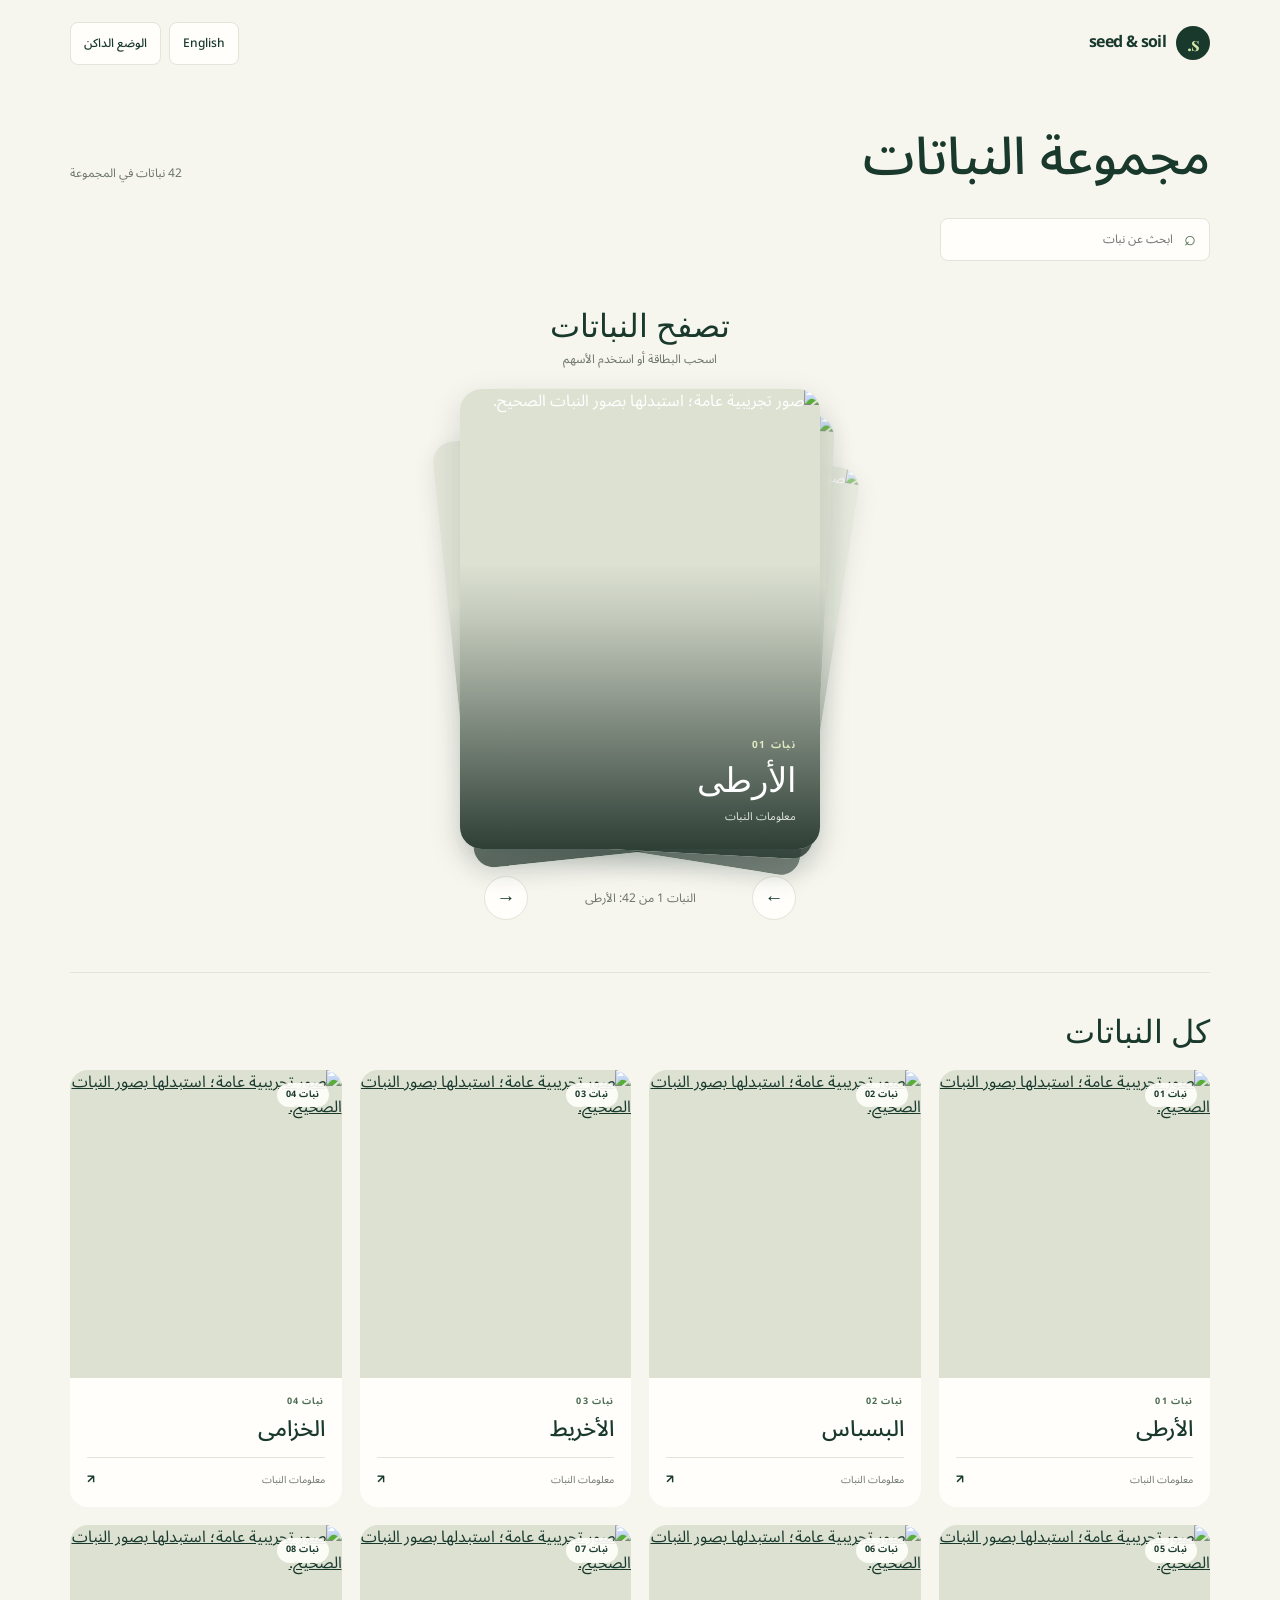
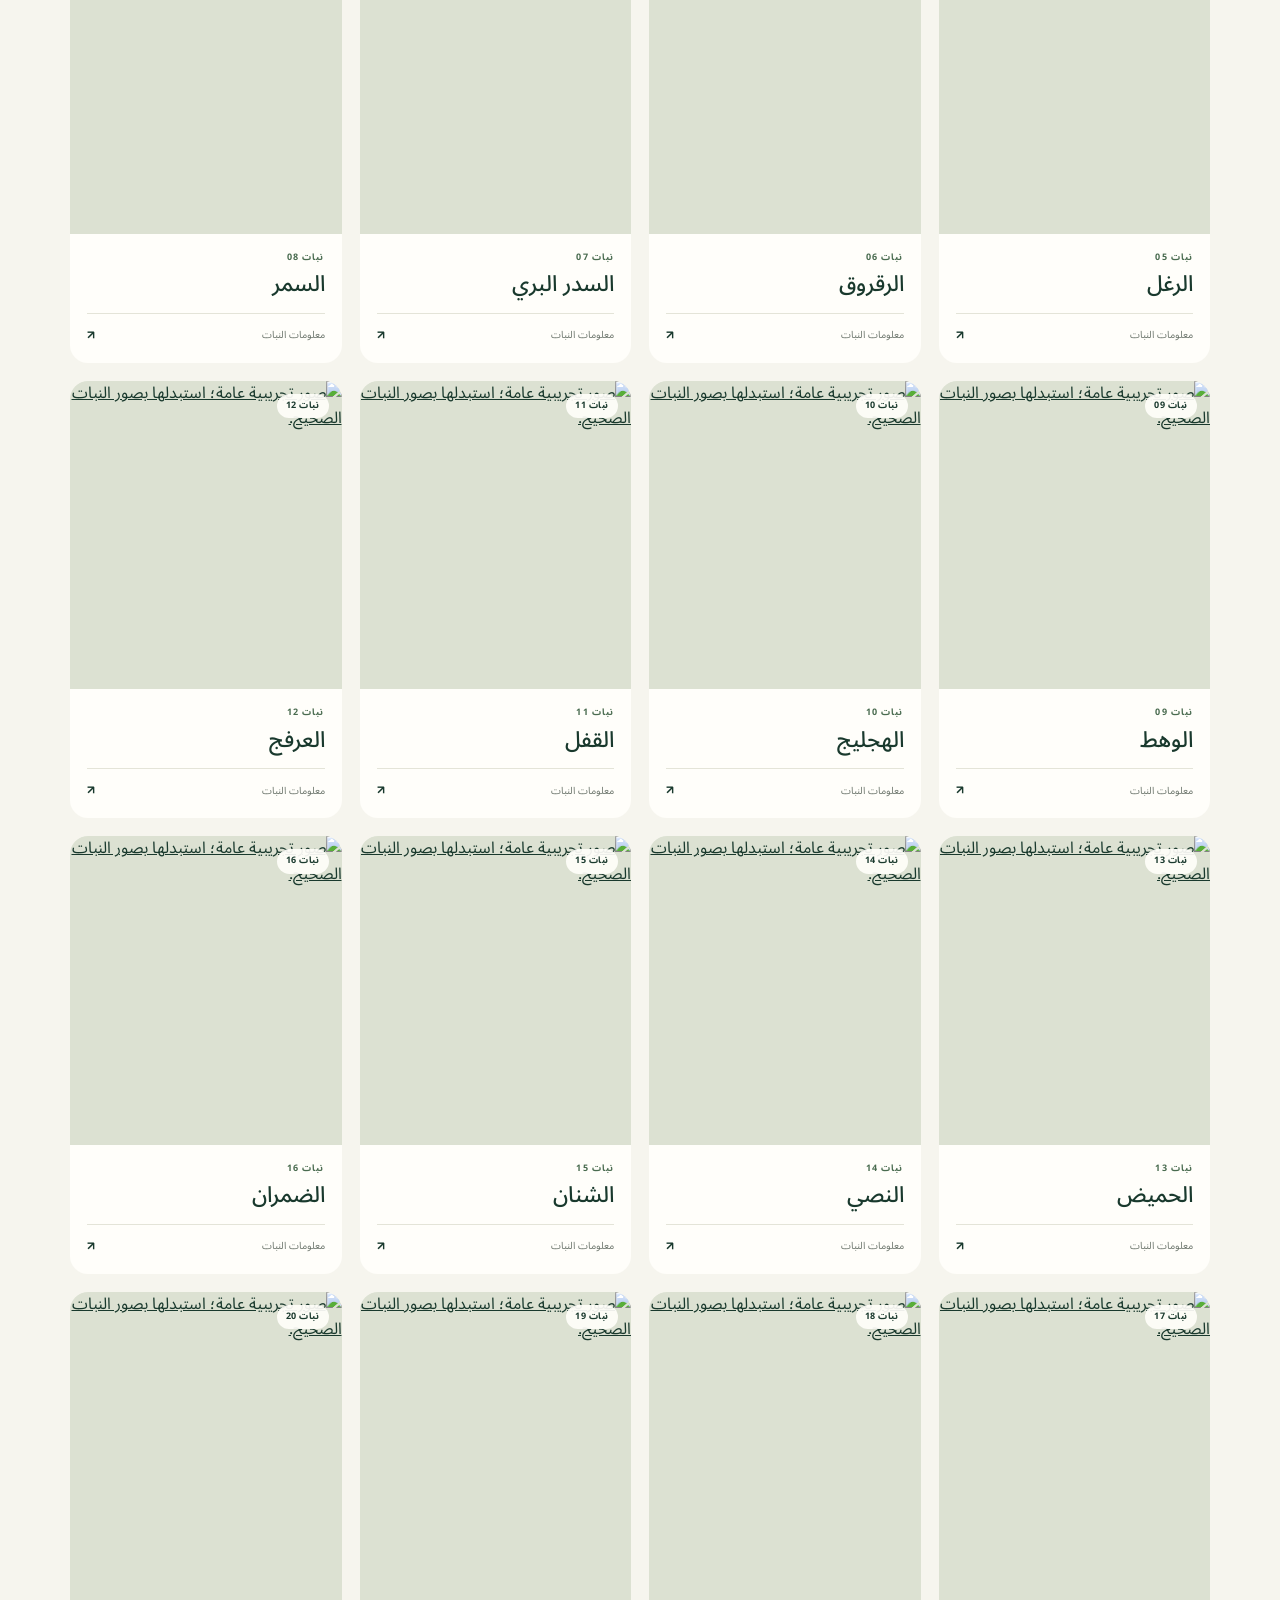
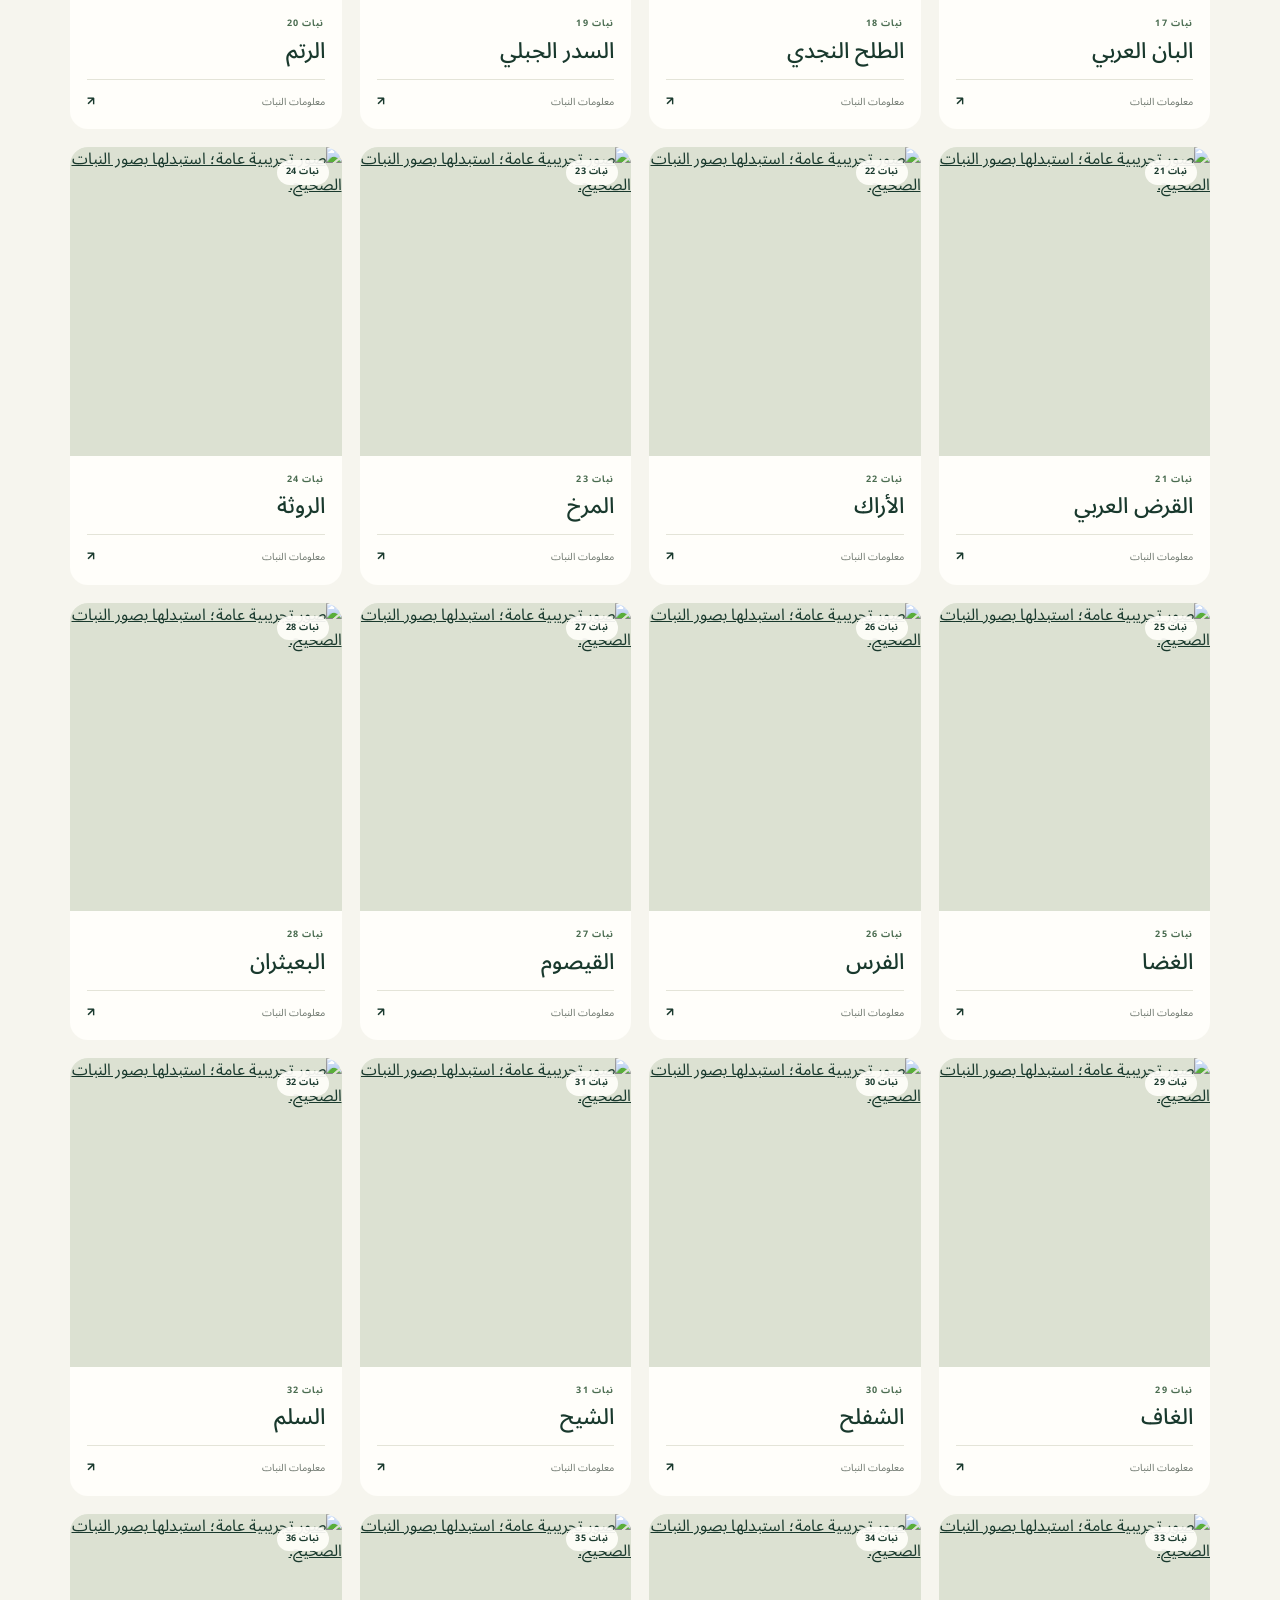
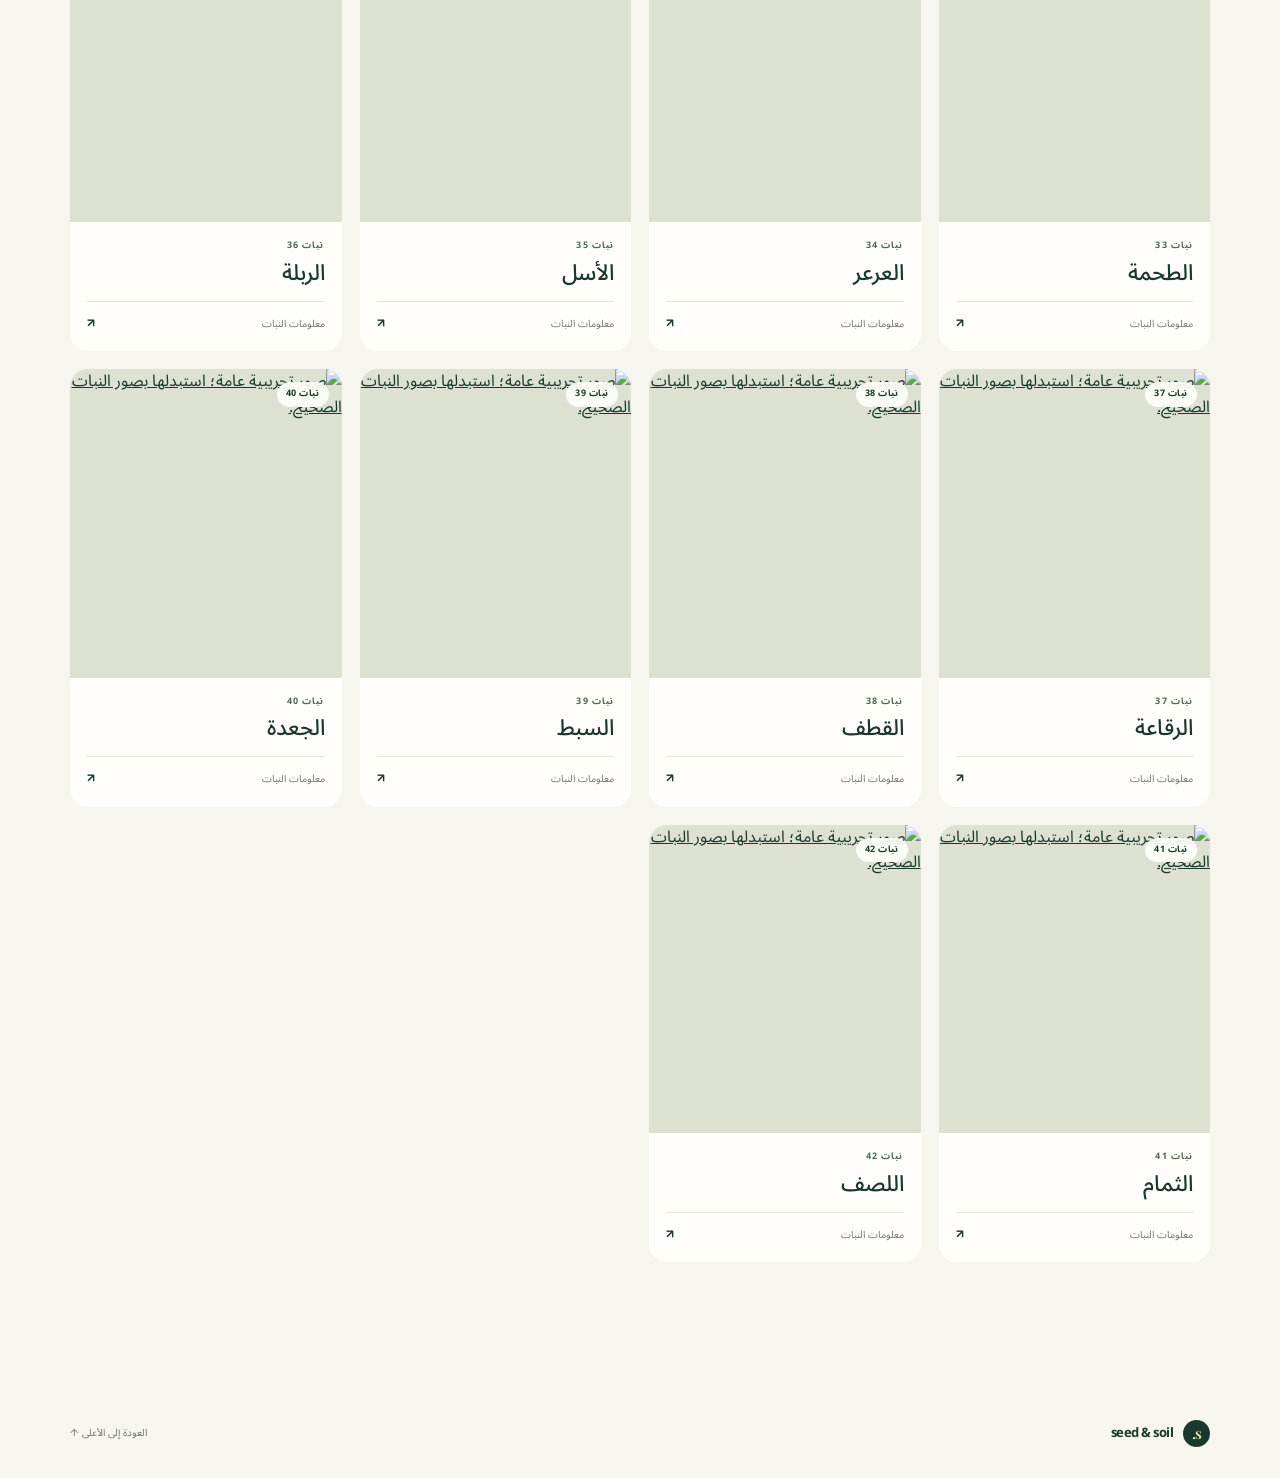
==== commit 62f989cf: "Add Arabic plant catalog and animated details Co-authored-by: Copilot App <223556219+Copilot@users.n" ====
--- a/index.html
+++ b/index.html
@@ -26,12 +26,6 @@
       </div>
       <div class="collection-tools">
         <label class="search-box"><span class="sr-only" data-i18n="searchLabel">Search plants</span><span class="search-icon" aria-hidden="true">⌕</span><input id="plant-search" type="search" data-i18n-placeholder="searchPlaceholder" placeholder="Search plants" autocomplete="off"></label>
-        <div class="filter-list" role="group" aria-label="Filter plants by type" data-i18n-aria="filterLabel">
-          <button class="filter-chip is-active" type="button" data-filter="all" aria-pressed="true" data-i18n="allFilter">All</button>
-          <button class="filter-chip" type="button" data-filter="flower" aria-pressed="false" data-i18n="flowerFilter">Flowers</button>
-          <button class="filter-chip" type="button" data-filter="herb" aria-pressed="false" data-i18n="herbFilter">Herbs</button>
-          <button class="filter-chip" type="button" data-filter="houseplant" aria-pressed="false" data-i18n="houseplantFilter">Houseplants</button>
-        </div>
       </div>
       <section class="swipe-section" aria-labelledby="swipe-title">
         <div class="swipe-heading">
--- a/styles.css
+++ b/styles.css
@@ -31,3 +31,16 @@
 :root[dir="rtl"] .swipe-card-content{text-align:right}:root[dir="rtl"] .swipe-card-latin{direction:ltr;text-align:right}
 @media(max-width:600px){.swipe-section{padding:20px 0 36px;margin-bottom:28px}.swipe-heading{margin-bottom:15px}.swipe-heading h2{font-size:25px}.swipe-stage{width:min(100%,330px);height:min(112vw,440px);min-height:350px}.swipe-card{border-radius:18px}.swipe-card-content{padding:22px 20px}.swipe-card-title{font-size:30px}.swipe-controls{margin-top:22px}.catalog-heading{margin-bottom:15px}}
 @media(prefers-reduced-motion:reduce){.swipe-card,.swipe-card.is-active.is-swiping-left,.swipe-card.is-active.is-swiping-right{transition:none!important}}
+
+/* Fan a few cards behind the current plant, and let the current card swipe away. */
+.swipe-card.is-underlay{transform:translate(var(--stack-x)) translateY(calc(var(--stack-depth)*10px)) rotate(var(--stack-angle)) scale(calc(1 - var(--stack-depth)*.035))}
+.swipe-card.is-active.is-swiping-left{transform:translate(145%,-4%) rotate(20deg);opacity:0}
+.swipe-card.is-active.is-swiping-right{transform:translate(-145%,-4%) rotate(-20deg);opacity:0}
+.swipe-card.is-active.is-swiping-left,.swipe-card.is-active.is-swiping-right{transition:transform .28s cubic-bezier(.2,.8,.2,1),opacity .24s ease}
+.info-heading{display:flex;align-items:baseline;flex-wrap:wrap;gap:10px}
+.info-other-names{font:400 11px/1.5 var(--sans);color:var(--muted)}
+.info-panel{overflow:hidden}
+.info-panel .info-body{padding-top:0}
+:root[dir="rtl"] .info-other-names{font-family:'Noto Sans Arabic',Tahoma,sans-serif}
+:root[data-theme="dark"] .swipe-card{box-shadow:0 12px 32px #0006}
+@media(max-width:600px){.swipe-stage{width:min(100%,330px);height:min(112vw,440px);min-height:350px}.info-group summary{font-size:16px}.info-other-names{font-size:10px}}
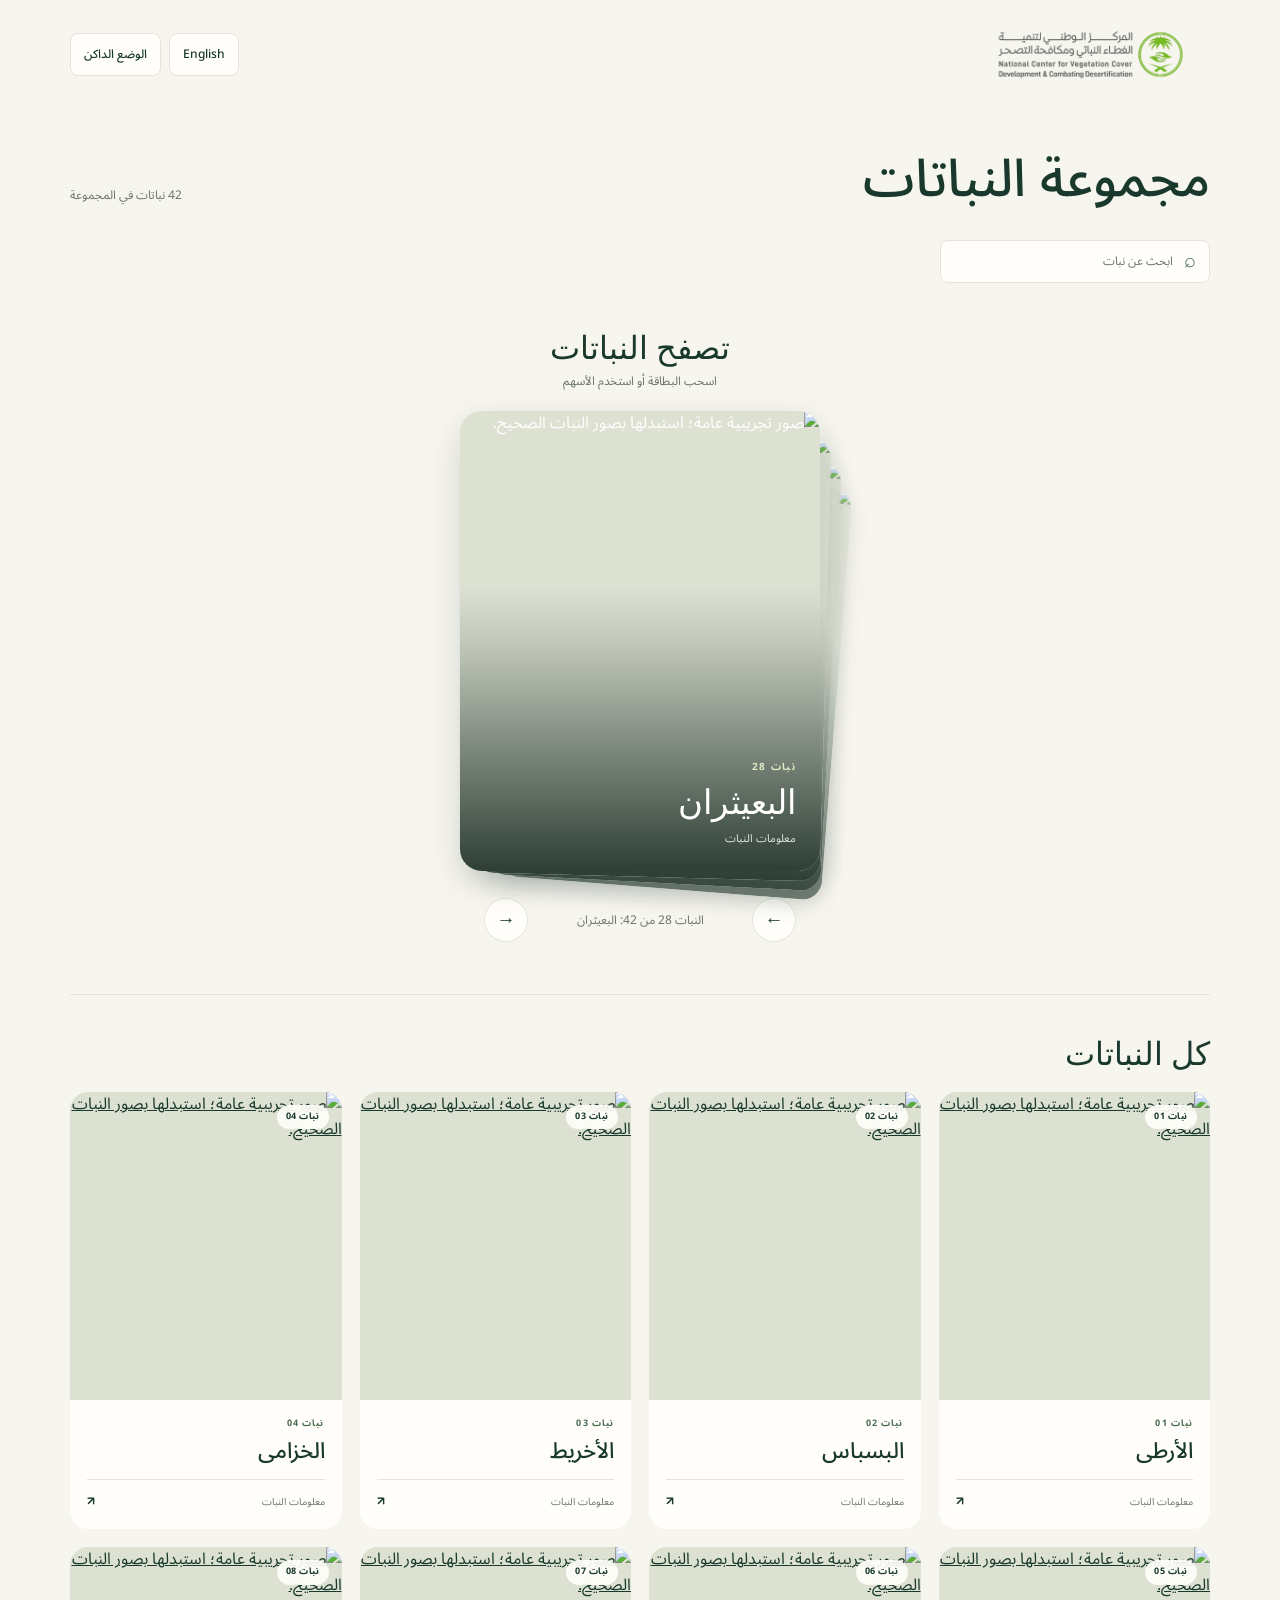
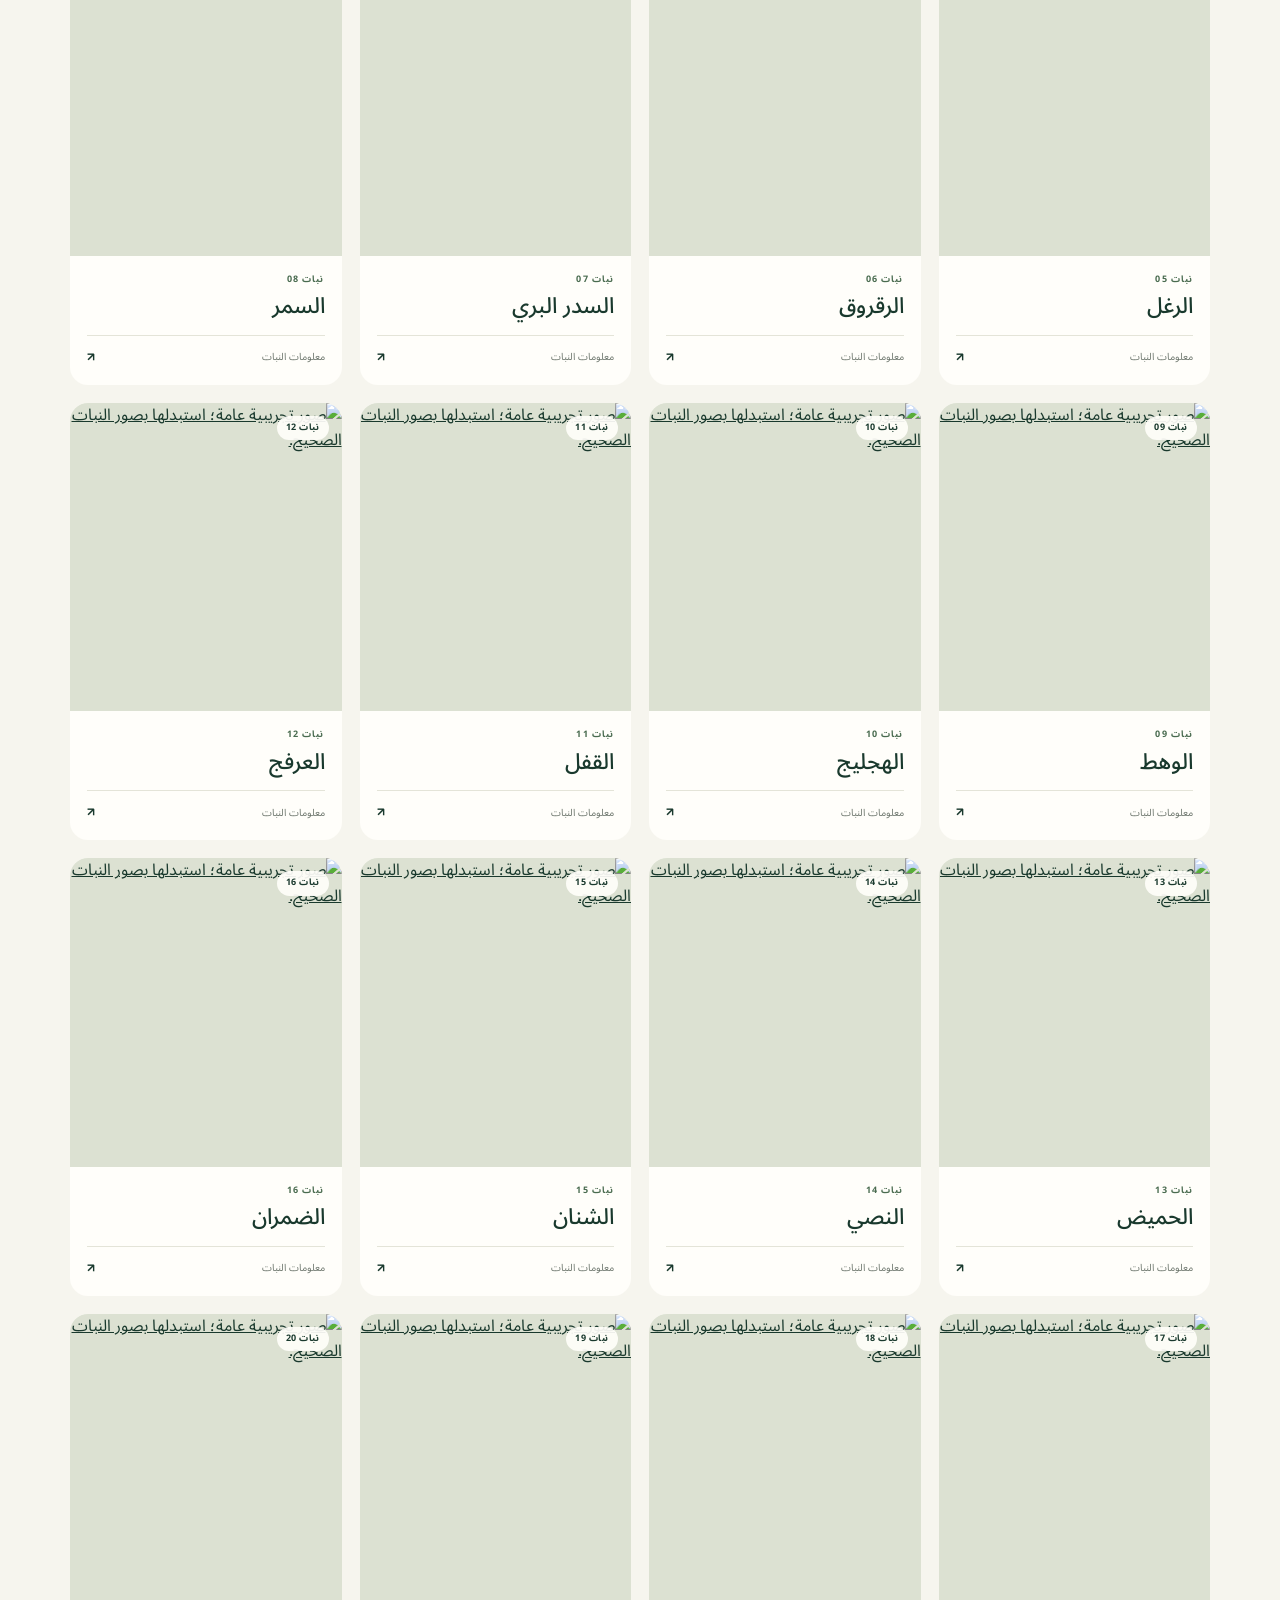
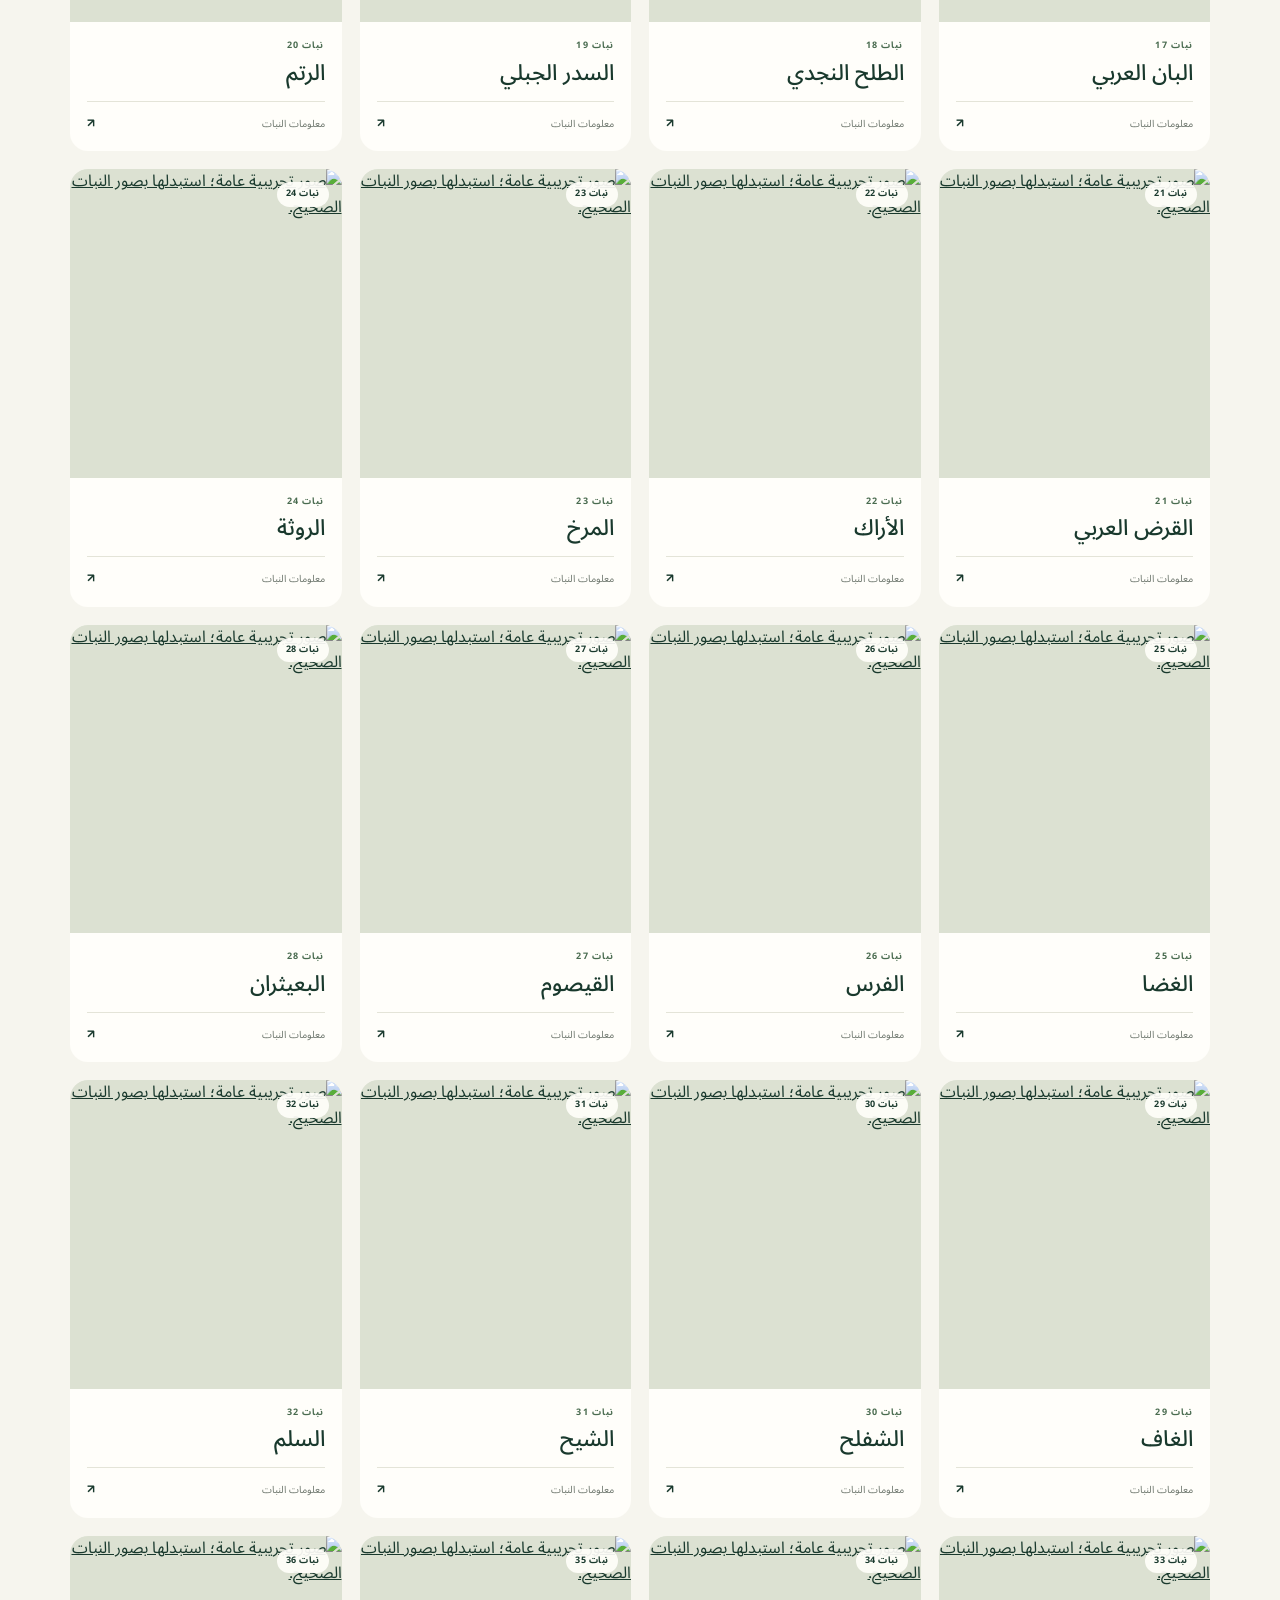
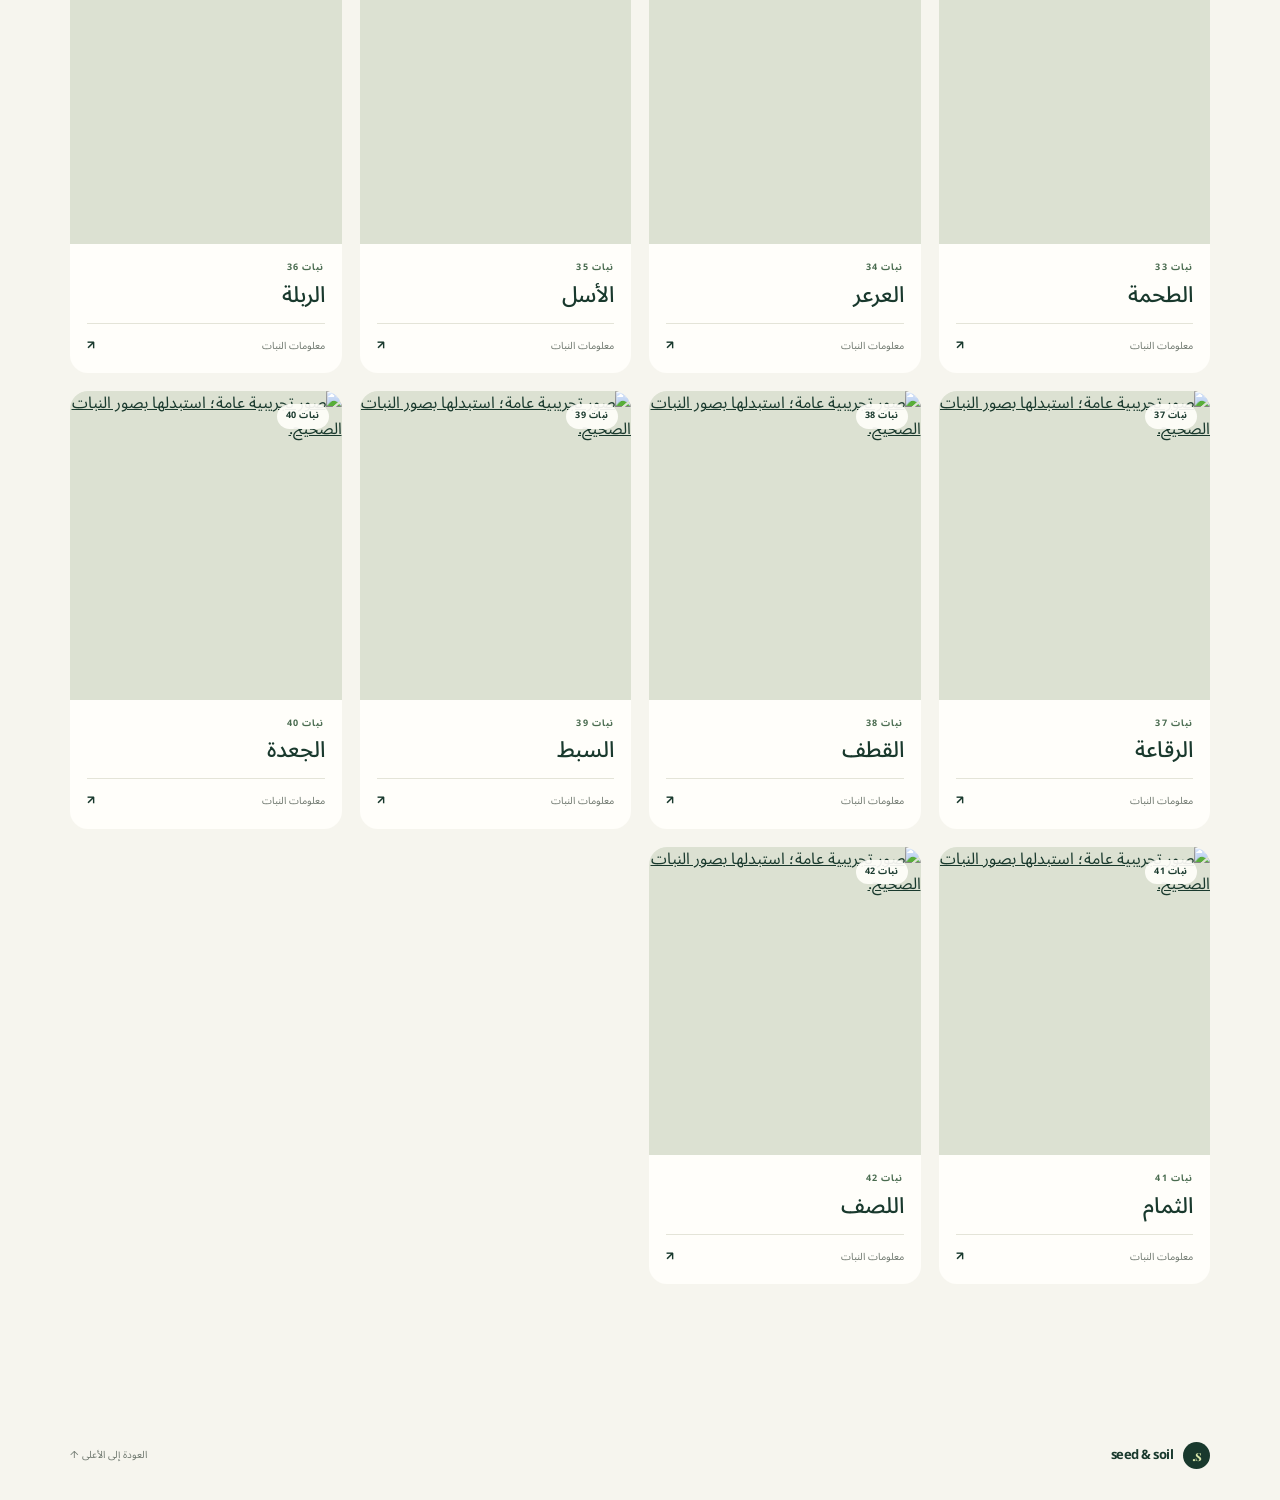
==== commit 5a6b3d01: "Add center logos and continuous ordered swipes Co-authored-by: Copilot App <223556219+Copilot@users." ====
--- a/index.html
+++ b/index.html
@@ -12,7 +12,9 @@
 </head>
 <body>
   <header class="topbar wrap">
-    <a class="brand" href="index.html" aria-label="Seed and Soil home"><span class="brand-mark" aria-hidden="true">s.</span><span>seed & soil</span></a>
+    <a class="site-logo-link" href="index.html" aria-label="National Center for Vegetation Cover Development and Combating Desertification">
+      <img class="site-logo" data-site-logo src="assets/center-logo-dark.png" data-logo-light="assets/center-logo-dark.png" data-logo-dark="assets/center-logo-white.png" alt="National Center for Vegetation Cover Development and Combating Desertification">
+    </a>
     <nav class="site-controls" aria-label="Site settings" data-i18n-aria="siteSettings">
       <button class="control-button" type="button" data-language-button aria-label="Switch language">العربية</button>
       <button class="control-button theme-button" type="button" data-theme-button aria-pressed="false">Dark mode</button>
--- a/styles.css
+++ b/styles.css
@@ -44,3 +44,15 @@
 :root[dir="rtl"] .info-other-names{font-family:'Noto Sans Arabic',Tahoma,sans-serif}
 :root[data-theme="dark"] .swipe-card{box-shadow:0 12px 32px #0006}
 @media(max-width:600px){.swipe-stage{width:min(100%,330px);height:min(112vw,440px);min-height:350px}.info-group summary{font-size:16px}.info-other-names{font-size:10px}}
+
+/* The supplied center marks switch between their dark and white versions with the site theme. */
+.site-logo-link{display:flex;align-items:center;min-width:0;text-decoration:none}
+.topbar{height:108px}
+.site-logo{display:block;width:min(52vw,380px);height:90px;object-fit:contain;object-position:left center}
+:root[dir="rtl"] .site-logo{object-position:right center}
+
+/* Fade the page colors quickly when the visitor changes light/dark mode. */
+body,body *{transition:color .22s ease,background-color .22s ease,border-color .22s ease,box-shadow .22s ease}
+.swipe-card.is-underlay{transform:translate(calc(var(--stack-depth)*12px),calc(var(--stack-depth)*14px)) rotate(calc(var(--stack-depth)*1.5deg)) scale(calc(1 - var(--stack-depth)*.035))}
+@media(max-width:600px){.topbar{height:80px}.site-logo{width:min(52vw,250px);height:64px}}
+@media(prefers-reduced-motion:reduce){body,body *{transition:none!important}}
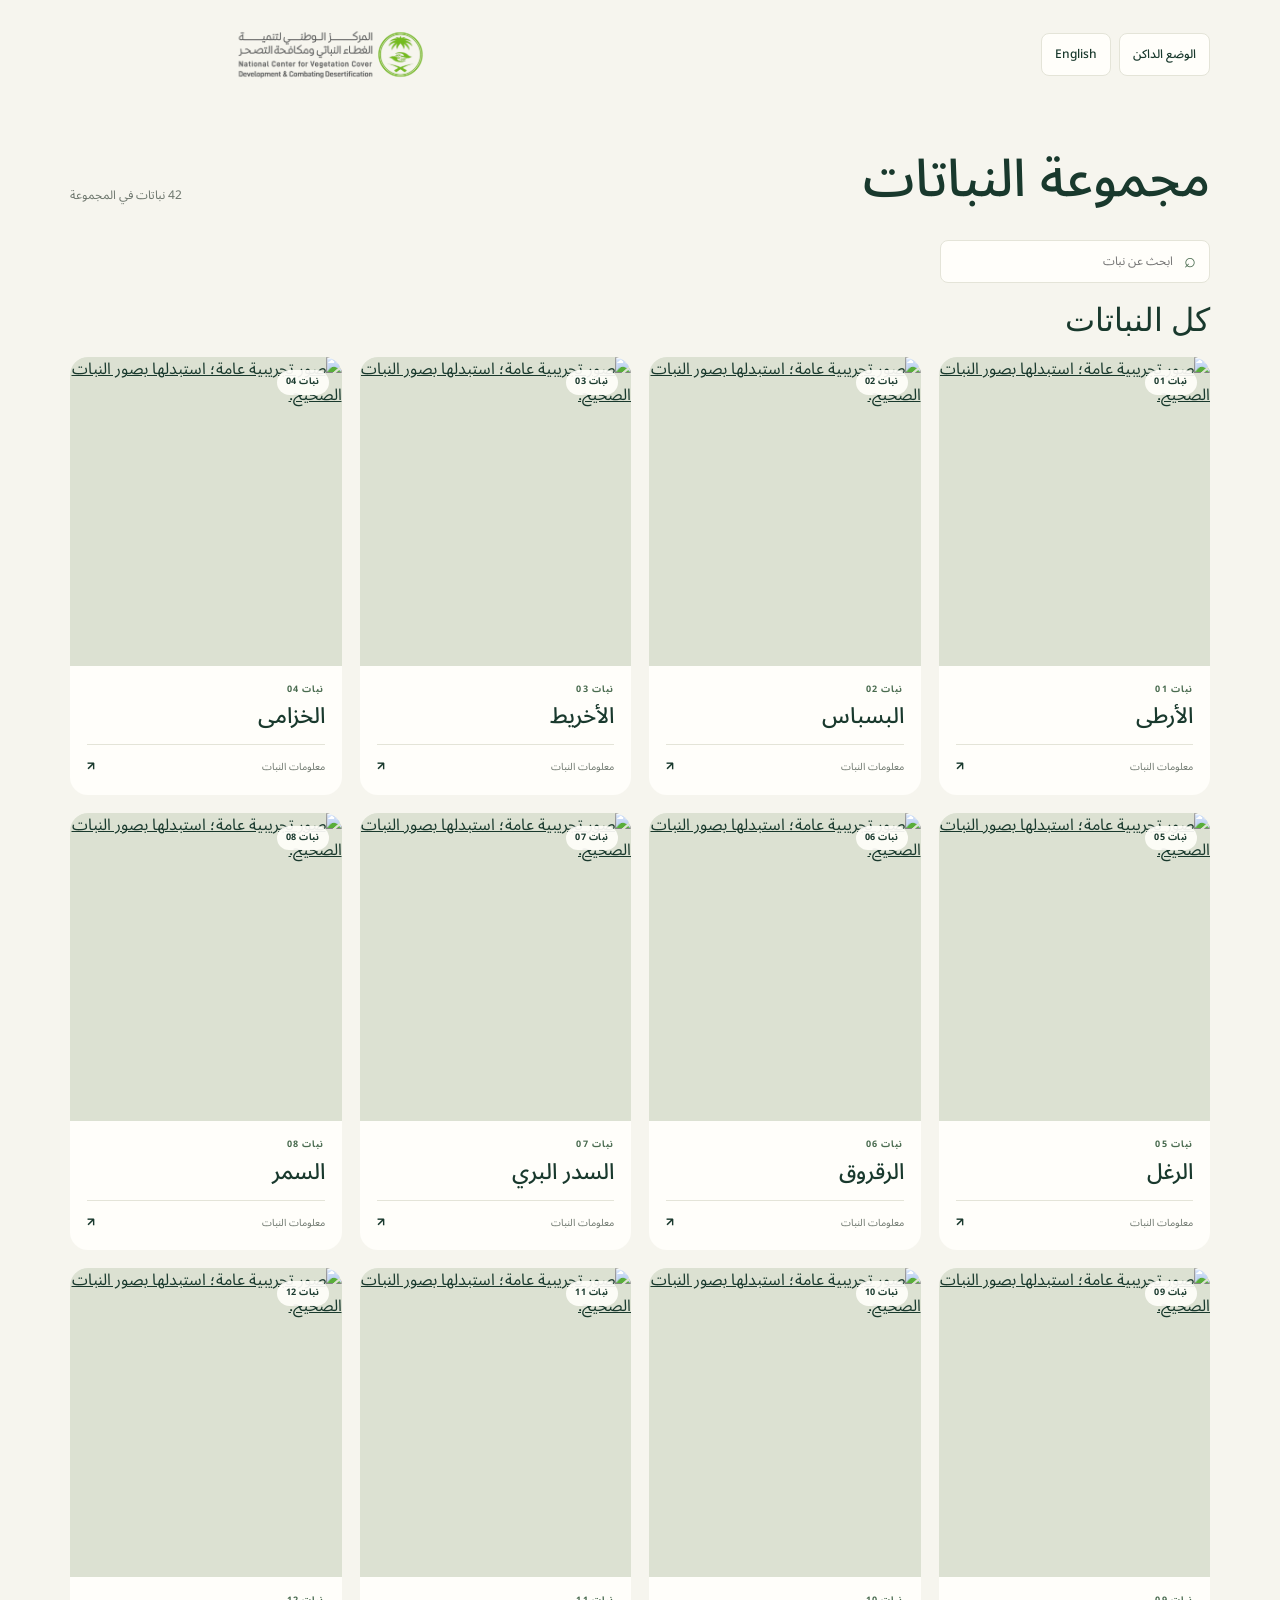
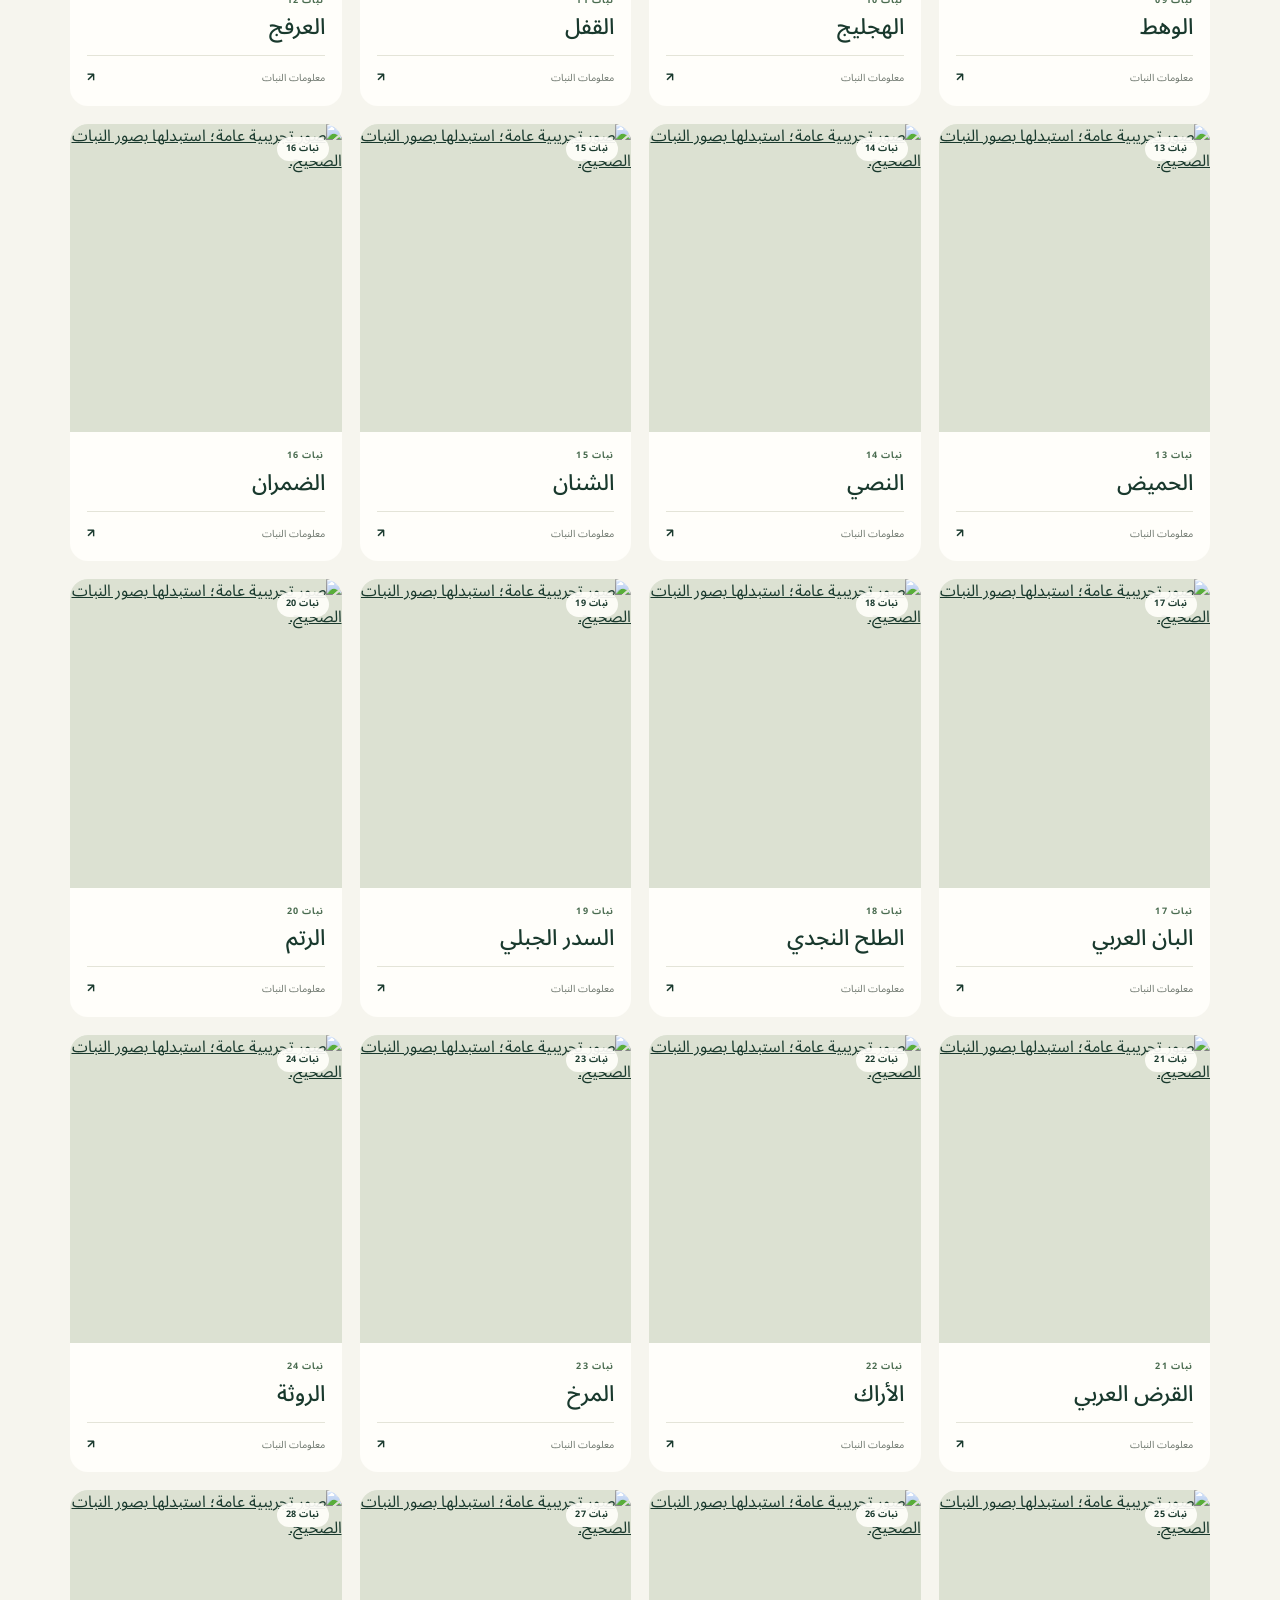
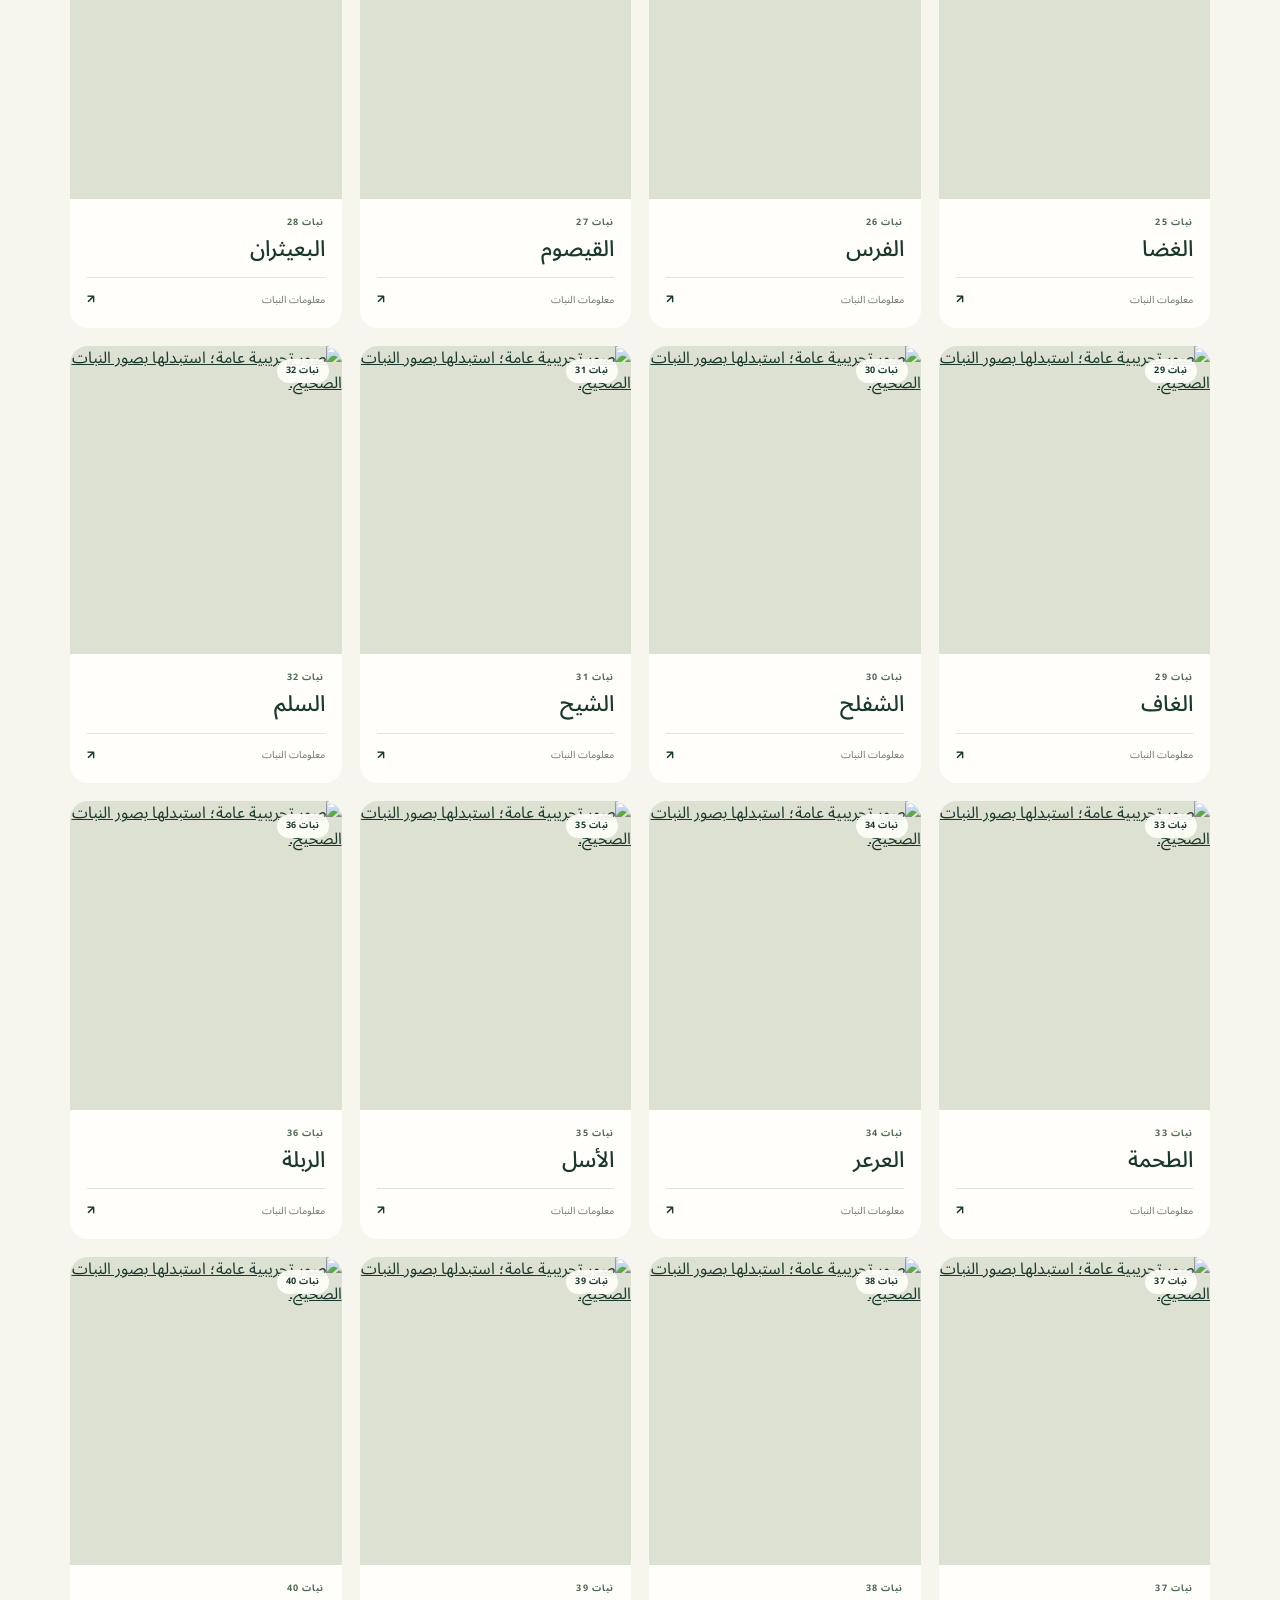
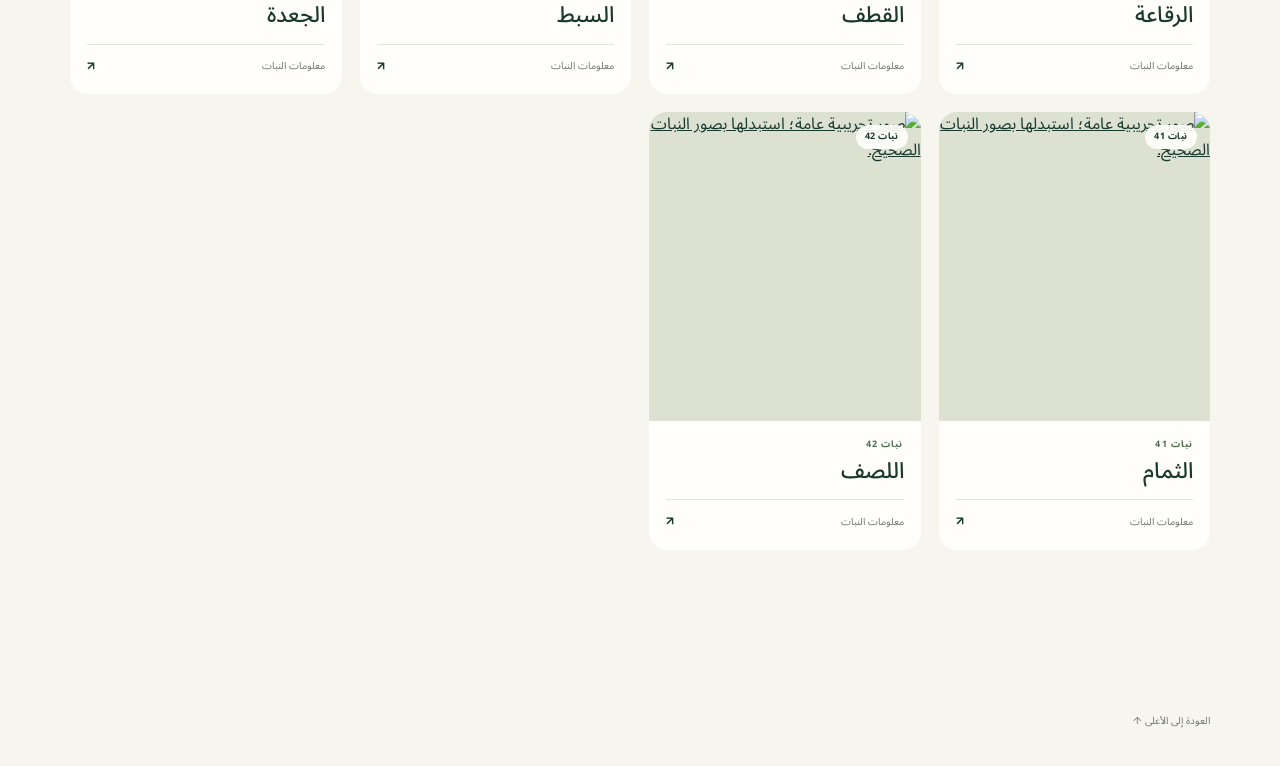
==== commit 26965b3c: "Simplify plant browsing and refine mobile details Co-authored-by: Copilot App <223556219+Copilot@use" ====
--- a/index.html
+++ b/index.html
@@ -29,20 +29,6 @@
       <div class="collection-tools">
         <label class="search-box"><span class="sr-only" data-i18n="searchLabel">Search plants</span><span class="search-icon" aria-hidden="true">⌕</span><input id="plant-search" type="search" data-i18n-placeholder="searchPlaceholder" placeholder="Search plants" autocomplete="off"></label>
       </div>
-      <section class="swipe-section" aria-labelledby="swipe-title">
-        <div class="swipe-heading">
-          <h2 id="swipe-title" data-i18n="swipeHeading">Discover plants</h2>
-          <p data-i18n="swipeHint">Swipe left or right to explore</p>
-        </div>
-        <div class="swipe-stage" id="swipe-stage">
-          <div class="swipe-stack" id="swipe-stack" aria-live="polite"></div>
-        </div>
-        <div class="swipe-controls" role="group" aria-label="Browse plants" data-i18n-aria="browsePlants">
-          <button class="swipe-button" type="button" id="swipe-prev" aria-label="Previous plant" data-i18n-aria="previousPlant">←</button>
-          <span class="swipe-position" id="swipe-position" aria-live="polite"></span>
-          <button class="swipe-button" type="button" id="swipe-next" aria-label="Next plant" data-i18n-aria="nextPlant">→</button>
-        </div>
-      </section>
       <section class="catalog-section" aria-labelledby="catalog-title">
         <div class="catalog-heading">
           <h2 id="catalog-title" data-i18n="catalogHeading">All plants</h2>
@@ -52,6 +38,6 @@
       <p class="empty-state" id="empty-state" hidden data-i18n="emptyState">No plants found. Try another search.</p>
     </section>
   </main>
-  <footer class="footer wrap"><a class="brand brand-small" href="index.html"><span class="brand-mark" aria-hidden="true">s.</span><span>seed & soil</span></a><a class="back-top" href="#top" data-i18n="backToTop">Back to top ↑</a></footer>
+  <footer class="footer wrap"><a class="back-top" href="#top" data-i18n="backToTop">Back to top ↑</a></footer>
 </body>
 </html>
--- a/styles.css
+++ b/styles.css
@@ -28,15 +28,40 @@
 
 /* Swipeable featured cards above the complete plant list */
 .swipe-section{padding:28px 0 52px;border-bottom:1px solid var(--line);margin-bottom:38px}.swipe-heading{text-align:center;margin-bottom:20px}.swipe-heading h2,.catalog-heading h2{font:500 clamp(24px,3vw,32px)/1.2 var(--serif);margin:0}.swipe-heading p{font-size:12px;color:var(--muted);margin:7px 0 0}.swipe-stage{position:relative;width:min(100%,360px);height:460px;margin:0 auto;touch-action:pan-y;user-select:none}.swipe-stack{position:absolute;inset:0}.swipe-card{position:absolute;inset:0;display:block;overflow:hidden;border:0;border-radius:22px;background:#dce1d2;color:white;box-shadow:0 12px 32px #19392d26;text-decoration:none}.swipe-card.is-active{z-index:3;touch-action:pan-y;cursor:grab;transform:translate(var(--swipe-x,0),0) rotate(var(--swipe-rotation,0));transition:transform .2s ease-out}.swipe-card.is-active.is-dragging{transition:none;cursor:grabbing}.swipe-card.is-active.is-swiping-left{transform:translate(-130%,0) rotate(-18deg);transition:transform .24s ease-in}.swipe-card.is-active.is-swiping-right{transform:translate(130%,0) rotate(18deg);transition:transform .24s ease-in}.swipe-card.is-underlay{z-index:calc(3 - var(--stack-depth));inset:0;pointer-events:none;transform:translateY(calc(var(--stack-depth) * 9px)) scale(calc(1 - var(--stack-depth) * .045));opacity:calc(1 - var(--stack-depth) * .12);box-shadow:0 8px 24px #19392d20}.swipe-card-image{position:absolute;inset:0;width:100%;height:100%;object-fit:cover}.swipe-card-tint{position:absolute;inset:0;background:linear-gradient(180deg,transparent 38%,rgba(11,30,22,.12) 50%,rgba(11,30,22,.83) 100%)}.swipe-card-content{position:absolute;inset:auto 0 0;display:flex;flex-direction:column;gap:7px;padding:27px 24px 24px;text-align:start}.swipe-card-category{text-transform:uppercase;letter-spacing:.13em;font-size:10px;font-weight:700;color:#e0e9c2}.swipe-card-title{font:500 34px/1.1 var(--serif)}.swipe-card-latin{font:italic 14px var(--serif);color:#e2e8df}.swipe-card-meta{font-size:11px;color:#e2e8df;margin-top:3px}.swipe-card:focus-visible{outline:4px solid var(--leaf);outline-offset:4px}.swipe-controls{display:flex;align-items:center;justify-content:center;gap:17px;margin-top:27px}.swipe-button{display:grid;place-items:center;width:44px;height:44px;border:1px solid var(--line);border-radius:50%;background:var(--white);color:var(--ink);font-size:19px;cursor:pointer}.swipe-button:hover:not(:disabled){background:var(--ink);color:var(--white)}.swipe-button:disabled{opacity:.45;cursor:not-allowed}.swipe-position{min-width:190px;text-align:center;color:var(--muted);font-size:12px}.catalog-section{padding-bottom:30px}.catalog-heading{margin:0 0 20px}.plant-grid[hidden],.swipe-stage[hidden],.swipe-controls[hidden]{display:none}
+
+/* Plant identity and source notes sit beside the photo, outside the accordions. */
+.detail-common-names{font-size:13px;color:var(--muted);margin:0 0 22px}
+.plant-identification{display:grid;gap:12px;padding-top:16px;border-top:1px solid var(--line);font-size:13px}
+.plant-identification p{display:grid;gap:3px;margin:0}
+.plant-identification p span{font-size:10px;font-weight:700;color:var(--leaf)}
+.plant-identification em{font:italic 17px var(--serif);direction:ltr;text-align:start}
+.taxonomy-note{font-size:11px;line-height:1.55;color:var(--muted);margin:14px 0 0}
+.taxonomy-note span{font-weight:700;color:var(--leaf)}
+.plant-sources{display:flex;flex-wrap:wrap;gap:8px 18px;align-items:center;margin-top:22px;padding-top:16px;border-top:1px solid var(--line)}
+.plant-sources h3{width:100%;margin:0;color:var(--muted);font-size:10px;text-transform:uppercase;letter-spacing:.08em}
+.plant-sources a{font-size:11px;color:var(--leaf);text-underline-offset:3px}
+.swipe-card.is-active{will-change:transform;backface-visibility:hidden;transform:translateX(var(--swipe-x,0));transition:transform .22s cubic-bezier(.22,.75,.22,1)}
+.swipe-card.is-active.is-dragging{transition:none}
+.swipe-card.is-active.is-swiping-left{transform:translateX(-130%);transition:transform .22s cubic-bezier(.22,.75,.22,1)}
+.swipe-card.is-active.is-swiping-right{transform:translateX(130%);transition:transform .22s cubic-bezier(.22,.75,.22,1)}
+.swipe-card.is-underlay{z-index:calc(4 - var(--stack-depth));transform:translate(calc(var(--stack-depth) * -10px),calc(var(--stack-depth) * -8px)) scale(calc(1 - var(--stack-depth) * .025));opacity:calc(1 - var(--stack-depth) * .08);transition:transform .22s cubic-bezier(.22,.75,.22,1),opacity .22s ease;backface-visibility:hidden}
+.plant-identification em{font-family:var(--serif)}
+:root[dir="rtl"] .plant-identification p{font-family:'Noto Sans Arabic','DM Sans',Arial,sans-serif}
+:root[dir="rtl"] .plant-identification em{font-family:var(--serif);text-align:right}
+@media(max-width:600px){.detail-common-names{margin-bottom:16px}.plant-identification{gap:10px}}
 :root[dir="rtl"] .swipe-card-content{text-align:right}:root[dir="rtl"] .swipe-card-latin{direction:ltr;text-align:right}
 @media(max-width:600px){.swipe-section{padding:20px 0 36px;margin-bottom:28px}.swipe-heading{margin-bottom:15px}.swipe-heading h2{font-size:25px}.swipe-stage{width:min(100%,330px);height:min(112vw,440px);min-height:350px}.swipe-card{border-radius:18px}.swipe-card-content{padding:22px 20px}.swipe-card-title{font-size:30px}.swipe-controls{margin-top:22px}.catalog-heading{margin-bottom:15px}}
 @media(prefers-reduced-motion:reduce){.swipe-card,.swipe-card.is-active.is-swiping-left,.swipe-card.is-active.is-swiping-right{transition:none!important}}
 
-/* Fan a few cards behind the current plant, and let the current card swipe away. */
-.swipe-card.is-underlay{transform:translate(var(--stack-x)) translateY(calc(var(--stack-depth)*10px)) rotate(var(--stack-angle)) scale(calc(1 - var(--stack-depth)*.035))}
-.swipe-card.is-active.is-swiping-left{transform:translate(145%,-4%) rotate(20deg);opacity:0}
-.swipe-card.is-active.is-swiping-right{transform:translate(-145%,-4%) rotate(-20deg);opacity:0}
-.swipe-card.is-active.is-swiping-left,.swipe-card.is-active.is-swiping-right{transition:transform .28s cubic-bezier(.2,.8,.2,1),opacity .24s ease}
+/* Stack cards in a neat pile and let the top card slide away without rotating. */
+.swipe-card.is-underlay{transform:translate(calc(var(--stack-depth)*-15px),calc(var(--stack-depth)*-12px)) scale(calc(1 - var(--stack-depth)*.035))}
+.swipe-card.is-active{transform:translateX(var(--swipe-x,0))}
+.swipe-card.is-active.is-swiping-left{transform:translateX(-125%);opacity:0}
+.swipe-card.is-active.is-swiping-right{transform:translateX(125%);opacity:0}
+.swipe-card.is-active.is-swiping-left,.swipe-card.is-active.is-swiping-right{transition:transform .3s ease,opacity .26s ease}
+.swipe-card.is-active.is-entering{animation:slide-card-into-place .24s ease-out both}
+@keyframes slide-card-into-place{from{transform:translate(var(--entry-offset),-12px) scale(.96);opacity:.72}to{transform:translate(0,0) scale(1);opacity:1}}
+@media(prefers-reduced-motion:reduce){.swipe-card.is-active.is-entering{animation:none}}
 .info-heading{display:flex;align-items:baseline;flex-wrap:wrap;gap:10px}
 .info-other-names{font:400 11px/1.5 var(--sans);color:var(--muted)}
 .info-panel{overflow:hidden}
@@ -56,3 +81,20 @@
 .swipe-card.is-underlay{transform:translate(calc(var(--stack-depth)*12px),calc(var(--stack-depth)*14px)) rotate(calc(var(--stack-depth)*1.5deg)) scale(calc(1 - var(--stack-depth)*.035))}
 @media(max-width:600px){.topbar{height:80px}.site-logo{width:min(52vw,250px);height:64px}}
 @media(prefers-reduced-motion:reduce){body,body *{transition:none!important}}
+
+/* Keep the logo and settings anchored while the page content changes direction. */
+.topbar{direction:ltr}
+.site-controls{direction:ltr}
+.control-button{text-align:center}
+
+/* Reset the browser's default figure margins so the mobile gallery stays centered in Arabic and English. */
+figure.detail-visual{margin:0 auto}
+@media(max-width:600px){
+  .detail-hero>div:last-child{width:100%}
+  figure.detail-visual{width:100%;margin-inline:auto}
+  .gallery-controls{justify-content:center}
+}
+
+/* Match the supplied green-on-white QR reference. */
+.qr-image{width:180px;height:180px;padding:8px;background:#fff;image-rendering:crisp-edges}
+:root[data-theme="dark"] .qr-image{background:#fff}
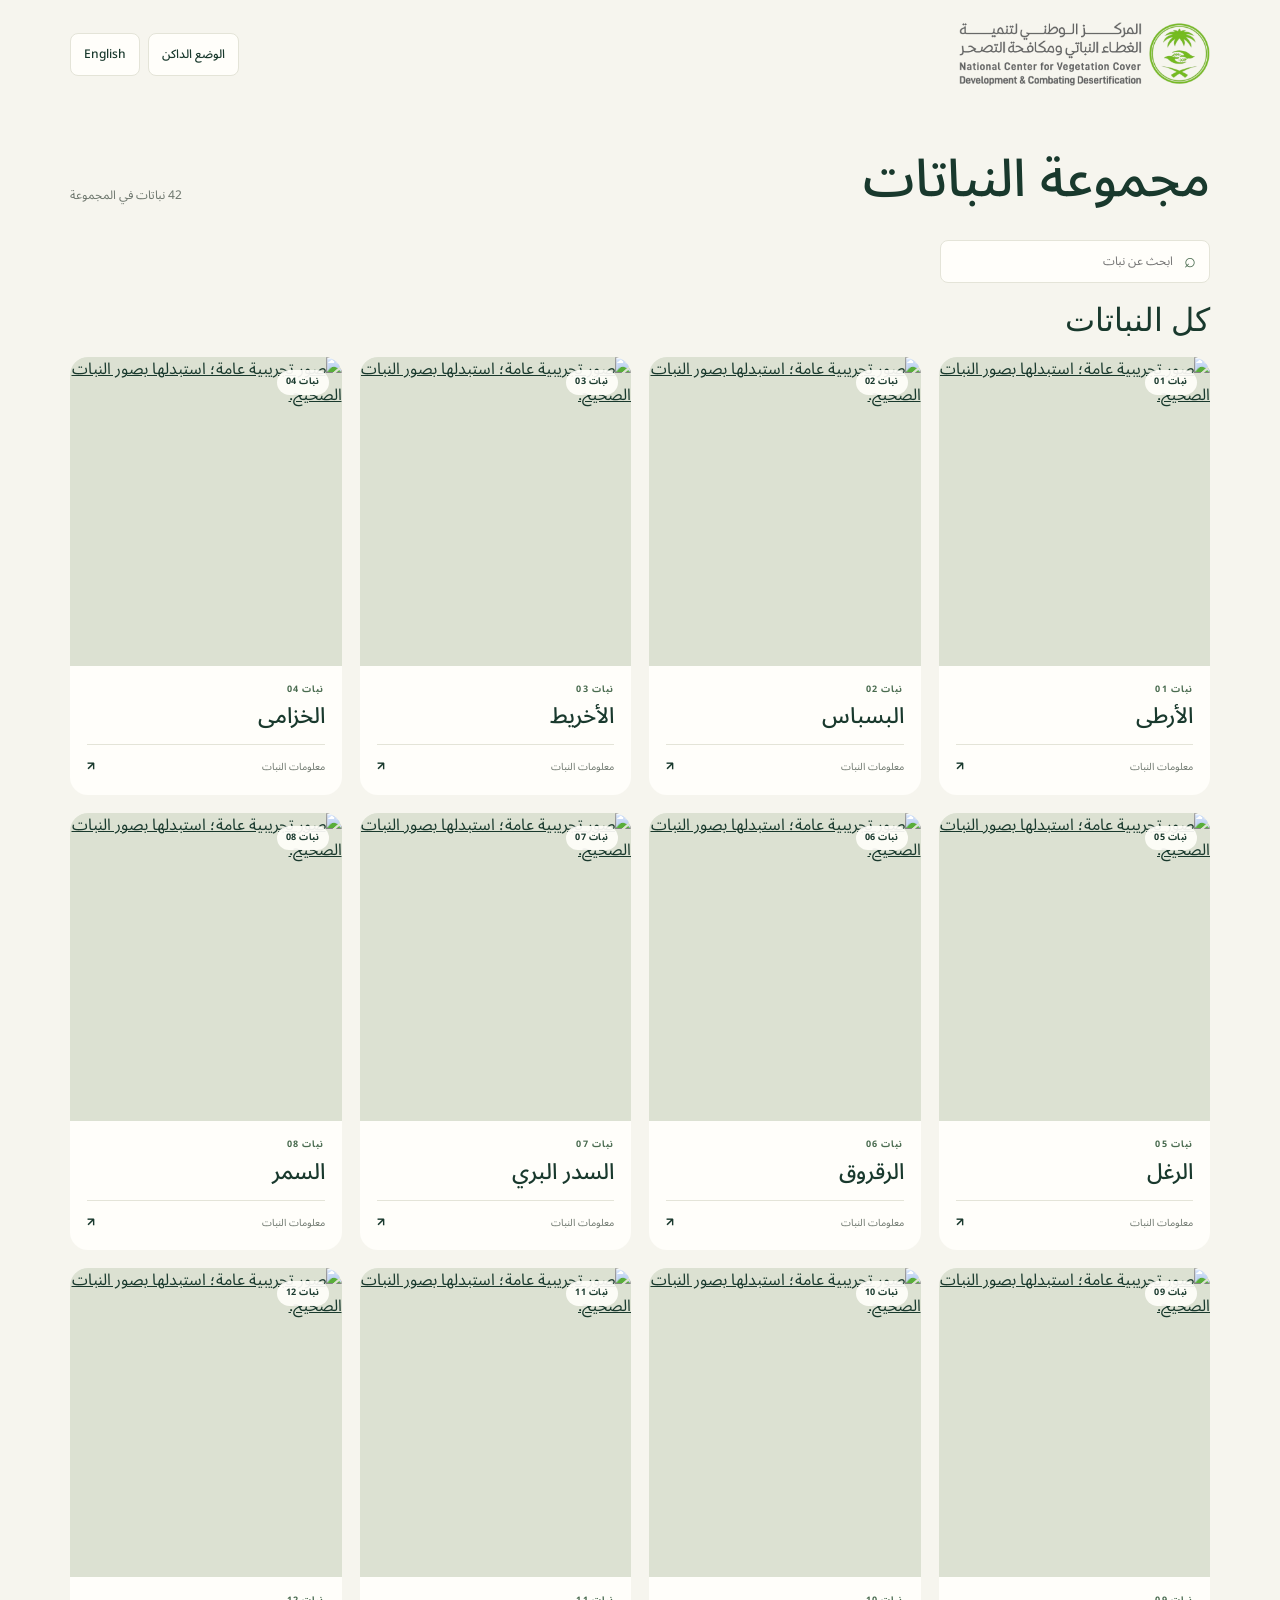
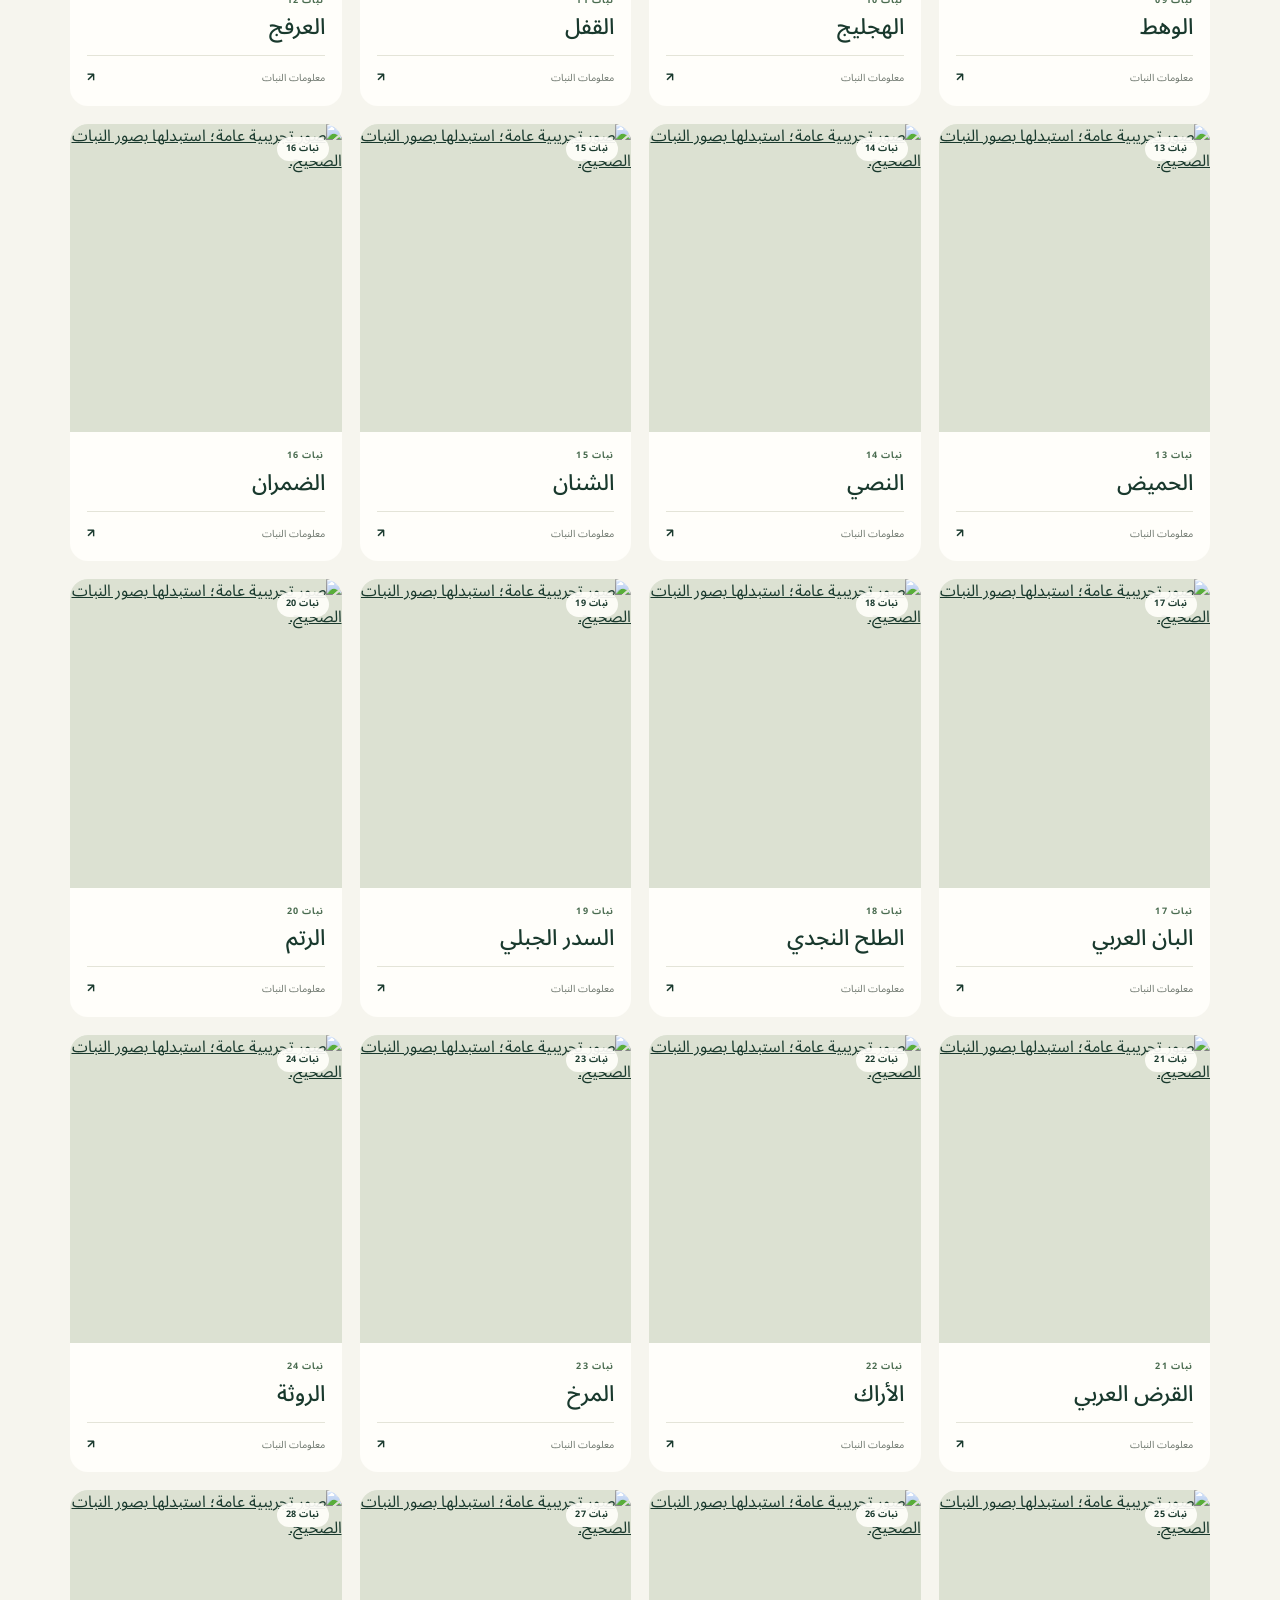
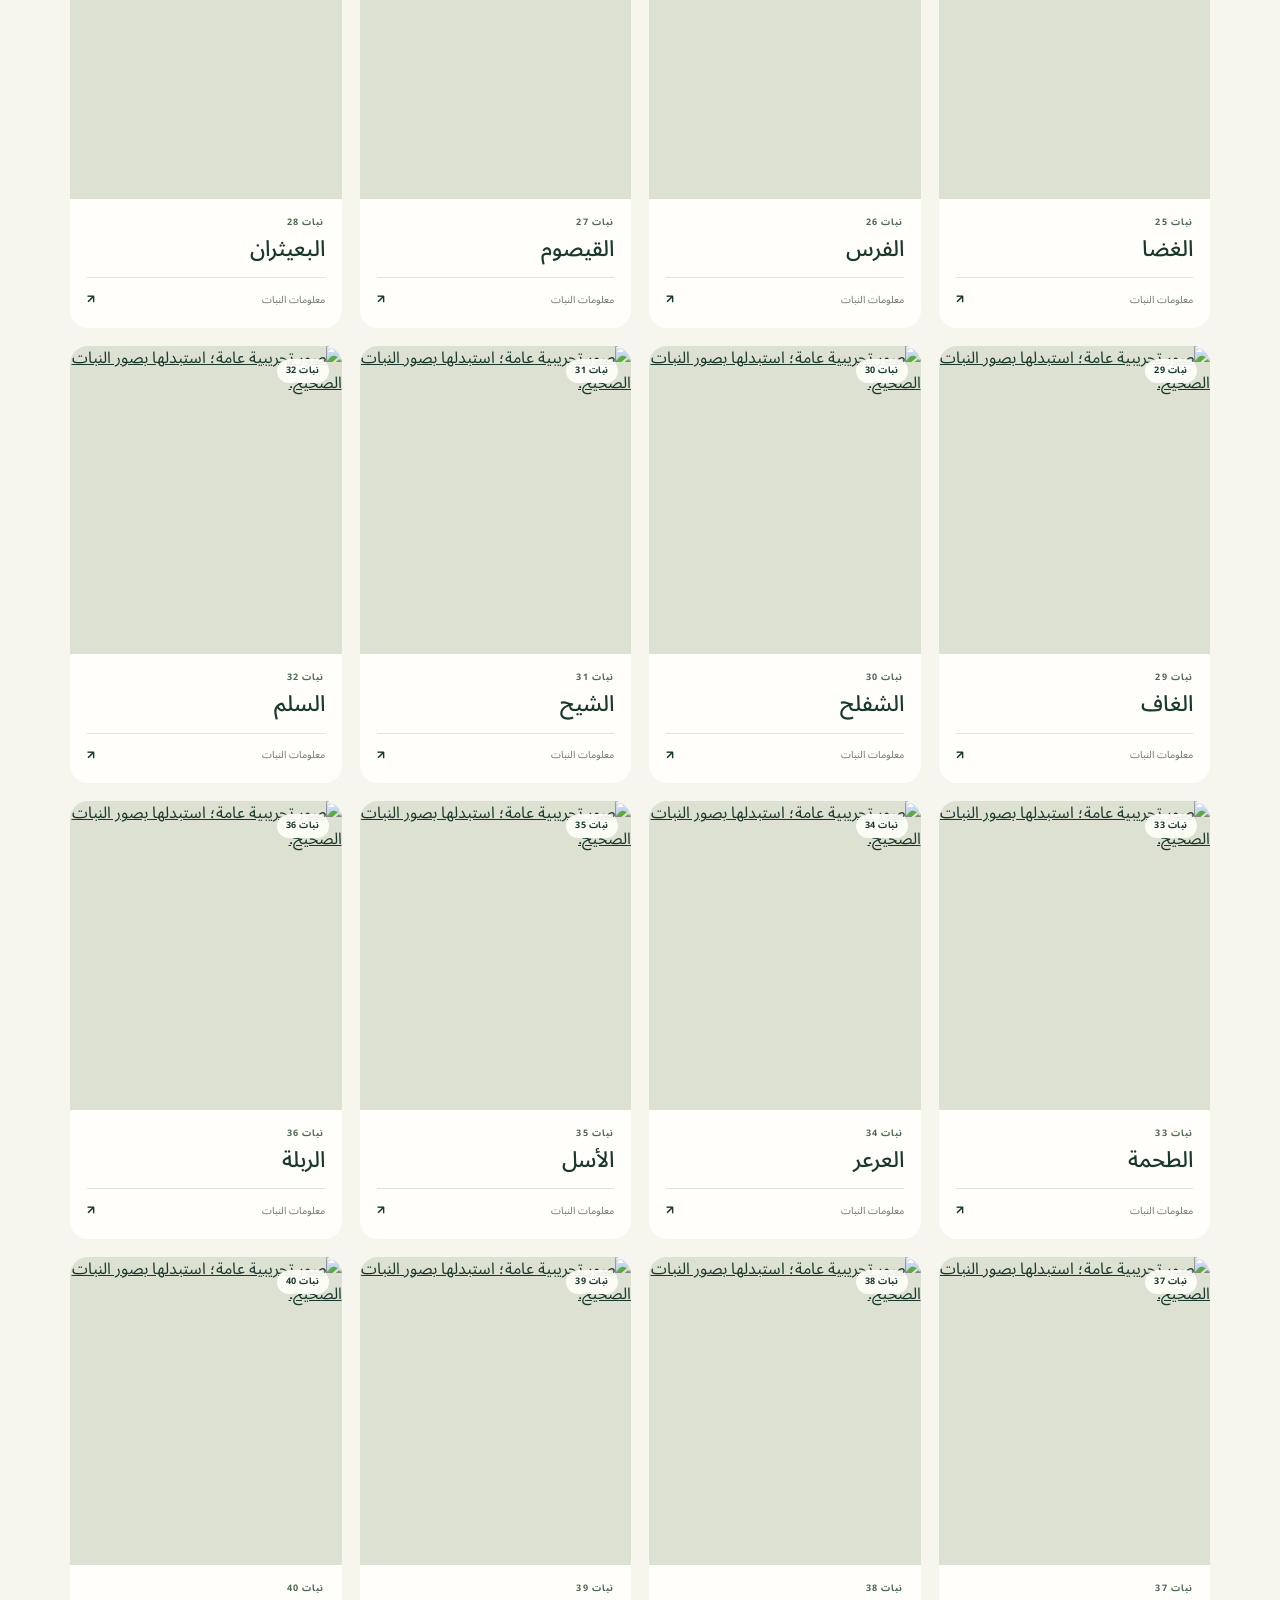
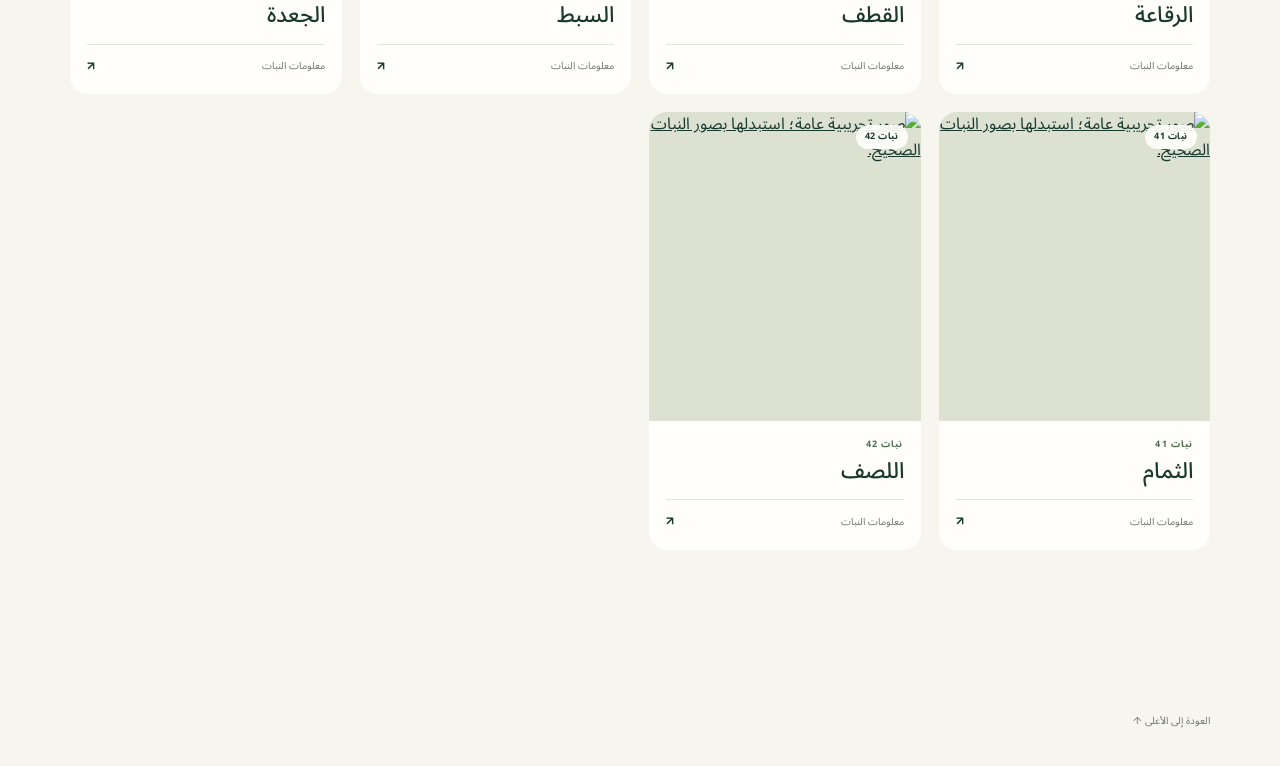
==== commit 5f25b1c5: "Align logo artwork and shrink its click target Co-authored-by: Copilot App <223556219+Copilot@users." ====
--- a/index.html
+++ b/index.html
@@ -13,7 +13,7 @@
 <body>
   <header class="topbar wrap">
     <a class="site-logo-link" href="index.html" aria-label="National Center for Vegetation Cover Development and Combating Desertification">
-      <img class="site-logo" data-site-logo src="assets/center-logo-dark.png" data-logo-light="assets/center-logo-dark.png" data-logo-dark="assets/center-logo-white.png" alt="National Center for Vegetation Cover Development and Combating Desertification">
+      <img class="site-logo" data-site-logo src="assets/center-logo-dark-cropped.png" data-logo-light="assets/center-logo-dark-cropped.png" data-logo-dark="assets/center-logo-white-cropped.png" alt="National Center for Vegetation Cover Development and Combating Desertification">
     </a>
     <nav class="site-controls" aria-label="Site settings" data-i18n-aria="siteSettings">
       <button class="control-button" type="button" data-language-button aria-label="Switch language">العربية</button>
--- a/styles.css
+++ b/styles.css
@@ -71,19 +71,18 @@
 @media(max-width:600px){.swipe-stage{width:min(100%,330px);height:min(112vw,440px);min-height:350px}.info-group summary{font-size:16px}.info-other-names{font-size:10px}}
 
 /* The supplied center marks switch between their dark and white versions with the site theme. */
-.site-logo-link{display:flex;align-items:center;min-width:0;text-decoration:none}
+.site-logo-link{display:inline-flex;flex:0 0 auto;align-items:center;width:fit-content;text-decoration:none}
 .topbar{height:108px}
-.site-logo{display:block;width:min(52vw,380px);height:90px;object-fit:contain;object-position:left center}
-:root[dir="rtl"] .site-logo{object-position:right center}
+.site-logo{display:block;width:auto;height:auto;max-width:min(52vw,380px);max-height:64px;object-fit:contain;object-position:right center}
 
 /* Fade the page colors quickly when the visitor changes light/dark mode. */
 body,body *{transition:color .22s ease,background-color .22s ease,border-color .22s ease,box-shadow .22s ease}
 .swipe-card.is-underlay{transform:translate(calc(var(--stack-depth)*12px),calc(var(--stack-depth)*14px)) rotate(calc(var(--stack-depth)*1.5deg)) scale(calc(1 - var(--stack-depth)*.035))}
-@media(max-width:600px){.topbar{height:80px}.site-logo{width:min(52vw,250px);height:64px}}
+@media(max-width:600px){.topbar{height:80px}.site-logo{max-width:min(52vw,250px);max-height:48px}}
 @media(prefers-reduced-motion:reduce){body,body *{transition:none!important}}
 
 /* Keep the logo and settings anchored while the page content changes direction. */
-.topbar{direction:ltr}
+.topbar{direction:ltr;flex-direction:row-reverse}
 .site-controls{direction:ltr}
 .control-button{text-align:center}
 
